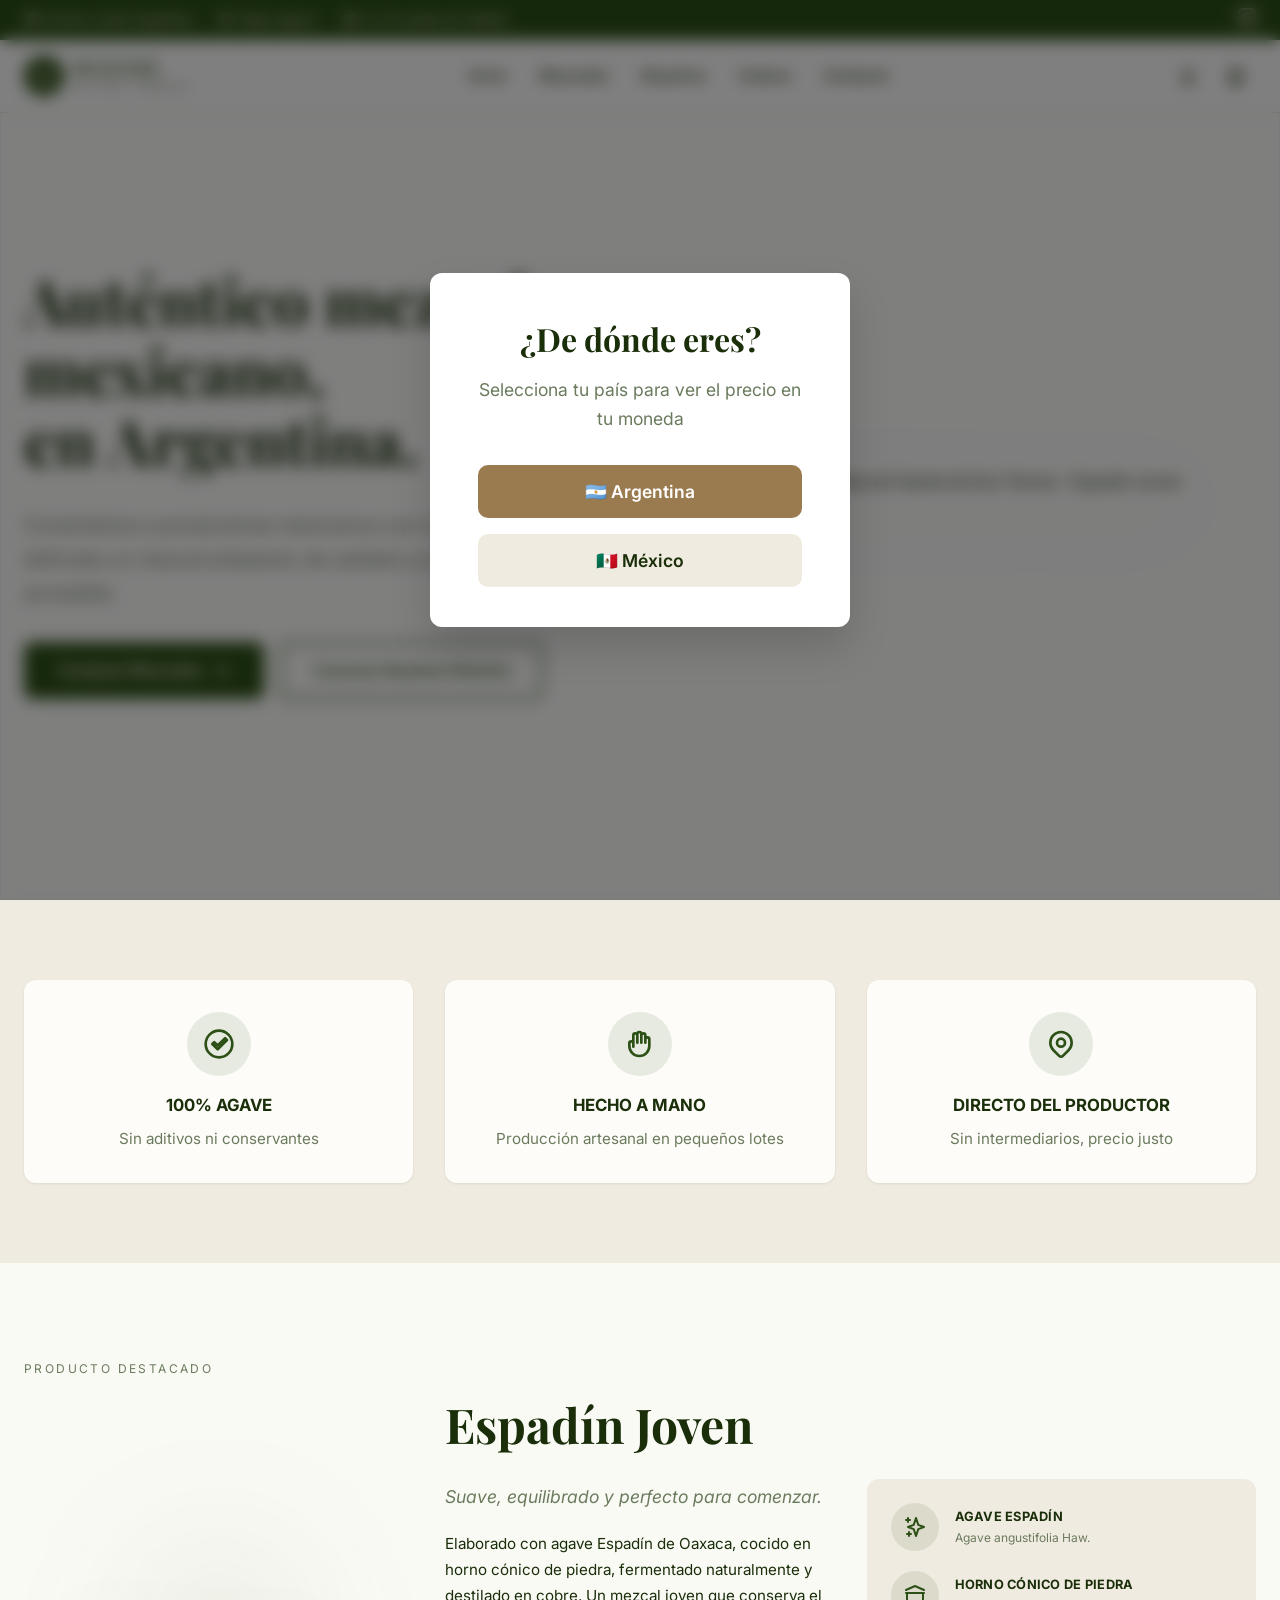
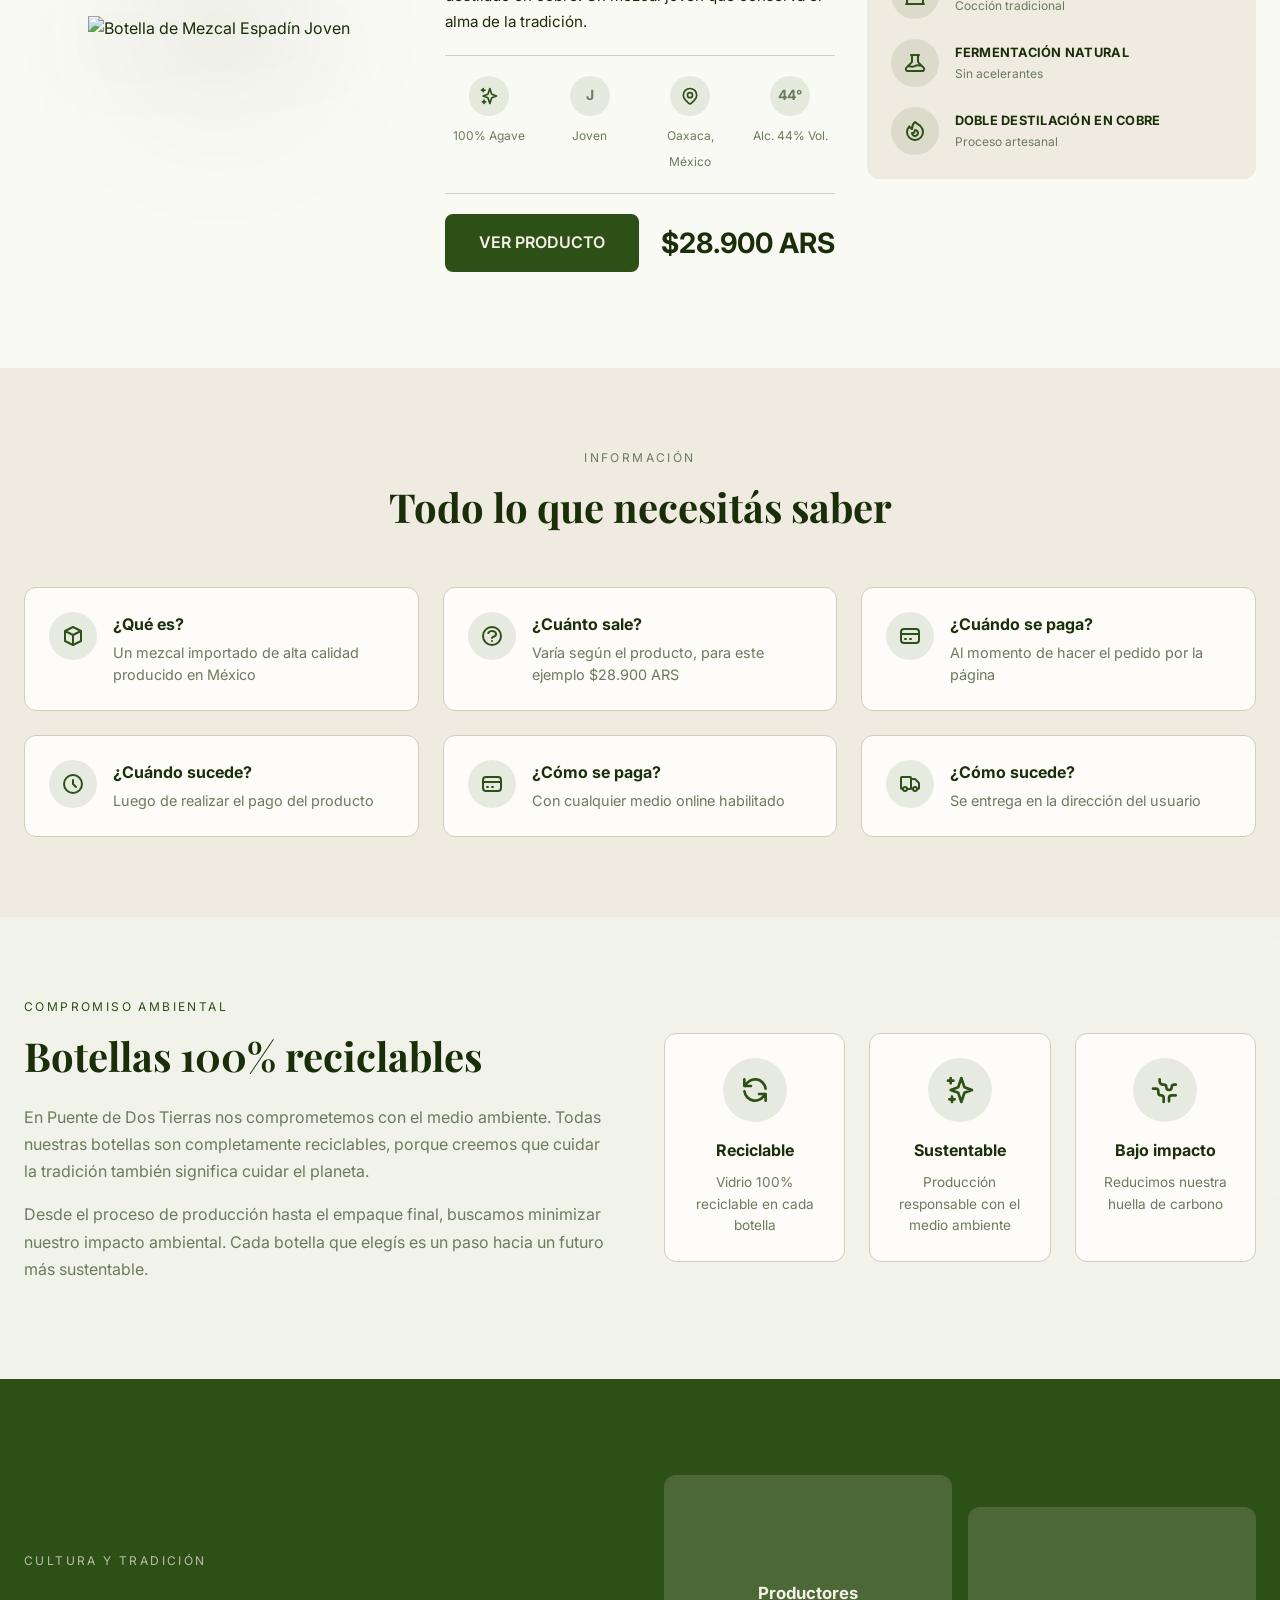
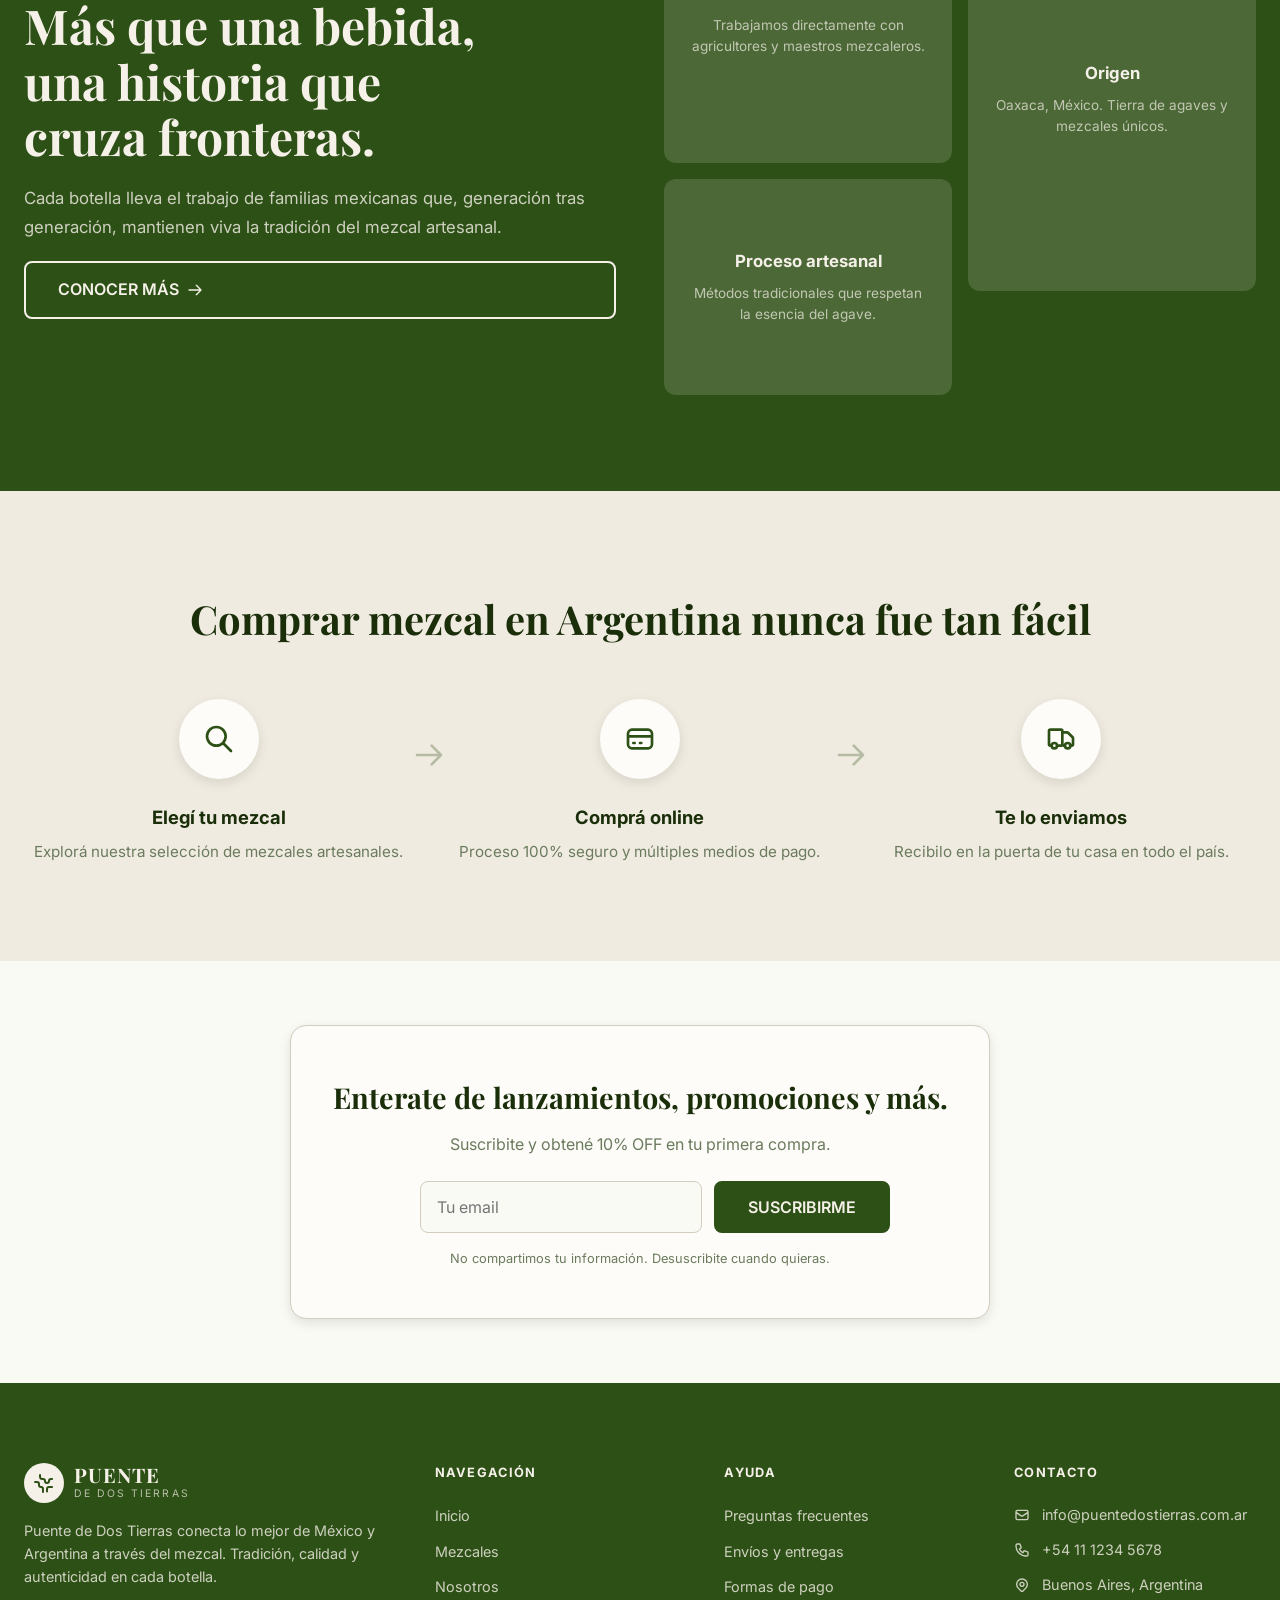
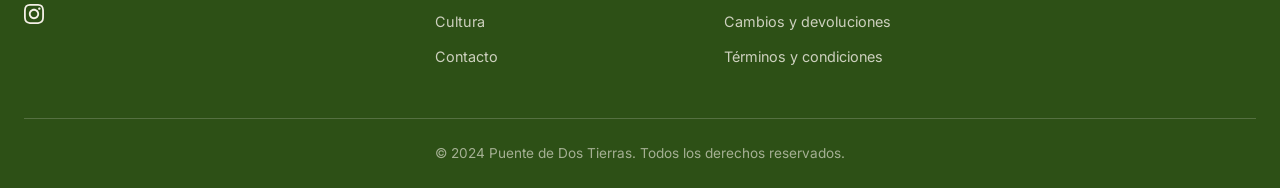
==== index.html @ 2b70ef15 "Initial commit: Puente de Dos Tierras static site (HTML/CSS/JS)" ====
<!DOCTYPE html>
<html lang="es">
<head>
  <meta charset="UTF-8">
  <meta name="viewport" content="width=device-width, initial-scale=1.0">
  <meta name="description" content="Puente de Dos Tierras - Auténtico mezcal artesanal mexicano. Tradición, calidad y autenticidad en cada botella.">
  <title>Puente de Dos Tierras | Mezcal Artesanal</title>
  <link rel="preconnect" href="https://fonts.googleapis.com">
  <link rel="preconnect" href="https://fonts.gstatic.com" crossorigin>
  <link href="https://fonts.googleapis.com/css2?family=Inter:wght@300;400;500;600;700&family=Playfair+Display:ital,wght@0,400;0,500;0,600;0,700;0,800;1,400&display=swap" rel="stylesheet">
  <link rel="stylesheet" href="css/styles.css">
</head>
<body>

  <!-- ============================================ -->
  <!-- COUNTRY MODAL -->
  <!-- ============================================ -->
  <div id="country-modal" class="country-modal">
    <div class="modal-backdrop"></div>
    <div class="modal-card">
      <h1 class="modal-title">¿De dónde eres?</h1>
      <p class="modal-subtitle">Selecciona tu país para ver el precio en tu moneda</p>
      <div class="modal-buttons">
        <button id="btn-argentina" class="btn-primary modal-btn">🇦🇷 Argentina</button>
        <button id="btn-mexico" class="btn-secondary modal-btn">🇲🇽 México</button>
      </div>
    </div>
  </div>

  <!-- ============================================ -->
  <!-- HEADER -->
  <!-- ============================================ -->
  <header class="header" id="header">
    <!-- Top bar -->
    <div class="top-bar">
      <div class="container top-bar-inner">
        <div class="top-bar-left">
          <span class="top-bar-item">
            <svg width="16" height="16" fill="none" stroke="currentColor" viewBox="0 0 24 24"><path stroke-linecap="round" stroke-linejoin="round" stroke-width="2" d="M5 8h14M5 8a2 2 0 110-4h14a2 2 0 110 4M5 8v10a2 2 0 002 2h10a2 2 0 002-2V8m-9 4h4"/></svg>
            <span id="shipping-text">Envíos a todo Argentina</span>
          </span>
          <span class="top-bar-item hide-mobile">
            <svg width="16" height="16" fill="none" stroke="currentColor" viewBox="0 0 24 24"><path stroke-linecap="round" stroke-linejoin="round" stroke-width="2" d="M9 12l2 2 4-4m5.618-4.016A11.955 11.955 0 0112 2.944a11.955 11.955 0 01-8.618 3.04A12.02 12.02 0 003 9c0 5.591 3.824 10.29 9 11.622 5.176-1.332 9-6.03 9-11.622 0-1.042-.133-2.052-.382-3.016z"/></svg>
            Pago seguro
          </span>
          <span class="top-bar-item hide-tablet">
            <svg width="16" height="16" fill="none" stroke="currentColor" viewBox="0 0 24 24"><path stroke-linecap="round" stroke-linejoin="round" stroke-width="2" d="M3 10h18M7 15h1m4 0h1m-7 4h12a3 3 0 003-3V8a3 3 0 00-3-3H6a3 3 0 00-3 3v8a3 3 0 003 3z"/></svg>
            <span id="installments-text">3 y 6 cuotas sin interés</span>
          </span>
        </div>
        <div class="top-bar-right">
          <a href="https://www.instagram.com/puentededostierras" target="_blank" rel="noopener noreferrer" class="social-link">
            <svg width="18" height="18" fill="currentColor" viewBox="0 0 24 24"><path d="M12 2.163c3.204 0 3.584.012 4.85.07 3.252.148 4.771 1.691 4.919 4.919.058 1.265.069 1.645.069 4.849 0 3.205-.012 3.584-.069 4.849-.149 3.225-1.664 4.771-4.919 4.919-1.266.058-1.644.07-4.85.07-3.204 0-3.584-.012-4.849-.07-3.26-.149-4.771-1.699-4.919-4.92-.058-1.265-.07-1.644-.07-4.849 0-3.204.013-3.583.07-4.849.149-3.227 1.664-4.771 4.919-4.919 1.266-.057 1.645-.069 4.849-.069zm0-2.163c-3.259 0-3.667.014-4.947.072-4.358.2-6.78 2.618-6.98 6.98-.059 1.281-.073 1.689-.073 4.948 0 3.259.014 3.668.072 4.948.2 4.358 2.618 6.78 6.98 6.98 1.281.058 1.689.072 4.948.072 3.259 0 3.668-.014 4.948-.072 4.354-.2 6.782-2.618 6.979-6.98.059-1.28.073-1.689.073-4.948 0-3.259-.014-3.667-.072-4.947-.196-4.354-2.617-6.78-6.979-6.98-1.281-.059-1.69-.073-4.949-.073zm0 5.838c-3.403 0-6.162 2.759-6.162 6.162s2.759 6.163 6.162 6.163 6.162-2.759 6.162-6.163c0-3.403-2.759-6.162-6.162-6.162zm0 10.162c-2.209 0-4-1.79-4-4 0-2.209 1.791-4 4-4s4 1.791 4 4c0 2.21-1.791 4-4 4zm6.406-11.845c-.796 0-1.441.645-1.441 1.44s.645 1.44 1.441 1.44c.795 0 1.439-.645 1.439-1.44s-.644-1.44-1.439-1.44z"/></svg>
          </a>
        </div>
      </div>
    </div>

    <!-- Main navigation -->
    <nav class="main-nav">
      <div class="container nav-inner">
        <!-- Logo -->
        <a href="/" class="logo">
          <div class="logo-icon">
            <svg width="24" height="24" fill="none" stroke="currentColor" viewBox="0 0 24 24"><path stroke-linecap="round" stroke-linejoin="round" stroke-width="2" d="M3.055 11H5a2 2 0 012 2v1a2 2 0 002 2 2 2 0 012 2v2.945M8 3.935V5.5A2.5 2.5 0 0010.5 8h.5a2 2 0 012 2 2 2 0 104 0 2 2 0 012-2h1.064M15 20.488V18a2 2 0 012-2h3.064"/></svg>
          </div>
          <div class="logo-text">
            <span class="logo-name">PUENTE</span>
            <span class="logo-sub">DE DOS TIERRAS</span>
          </div>
        </a>

        <!-- Desktop Navigation -->
        <div class="nav-links">
          <a href="#inicio">Inicio</a>
          <a href="#mezcales">Mezcales</a>
          <a href="#nosotros">Nosotros</a>
          <a href="#cultura">Cultura</a>
          <a href="#contacto">Contacto</a>
        </div>

        <!-- Right icons -->
        <div class="nav-icons">
          <button class="icon-btn" aria-label="Usuario">
            <svg width="20" height="20" fill="none" stroke="currentColor" viewBox="0 0 24 24"><path stroke-linecap="round" stroke-linejoin="round" stroke-width="2" d="M16 7a4 4 0 11-8 0 4 4 0 018 0zM12 14a7 7 0 00-7 7h14a7 7 0 00-7-7z"/></svg>
          </button>
          <a href="#" class="icon-btn cart-btn" aria-label="Carrito">
            <svg width="20" height="20" fill="none" stroke="currentColor" viewBox="0 0 24 24"><path stroke-linecap="round" stroke-linejoin="round" stroke-width="2" d="M3 3h2l.4 2M7 13h10l4-8H5.4M7 13L5.4 5M7 13l-2.293 2.293c-.63.63-.184 1.707.707 1.707H17m0 0a2 2 0 100 4 2 2 0 000-4zm-8 2a2 2 0 100 4 2 2 0 000-4z"/></svg>
          </a>
          <!-- Mobile menu button -->
          <button id="menu-toggle" class="icon-btn menu-toggle" aria-label="Menú">
            <svg class="hamburger-icon" width="24" height="24" fill="none" stroke="currentColor" viewBox="0 0 24 24"><path stroke-linecap="round" stroke-linejoin="round" stroke-width="2" d="M4 6h16M4 12h16M4 18h16"/></svg>
            <svg class="close-icon" width="24" height="24" fill="none" stroke="currentColor" viewBox="0 0 24 24"><path stroke-linecap="round" stroke-linejoin="round" stroke-width="2" d="M6 18L18 6M6 6l12 12"/></svg>
          </button>
        </div>
      </div>

      <!-- Mobile Navigation -->
      <div id="mobile-menu" class="mobile-menu">
        <a href="#inicio">Inicio</a>
        <a href="#mezcales">Mezcales</a>
        <a href="#nosotros">Nosotros</a>
        <a href="#cultura">Cultura</a>
        <a href="#contacto">Contacto</a>
      </div>
    </nav>
  </header>

  <main>
    <!-- ============================================ -->
    <!-- HERO -->
    <!-- ============================================ -->
    <section id="inicio" class="hero">
      <div class="hero-bg">
        <img src="https://hebbkx1anhila5yf.public.blob.vercel-storage.com/grande-c879Atgc7oDMOQkX9riMh40QzK9USl.jpg" alt="" class="hero-bg-img">
        <div class="hero-overlay"></div>
      </div>
      <div class="container hero-grid">
        <div class="hero-content animate-on-scroll">
          <h1 id="hero-headline" class="hero-headline">Auténtico mezcal mexicano, en Argentina.</h1>
          <p id="hero-subtitle" class="hero-subtitle">Conectamos a productores mexicanos con vos, para que disfrutes un mezcal artesanal, de calidad y a un precio accesible.</p>
          <div class="hero-buttons">
            <a href="#mezcales" class="btn btn-primary">
              Comprar Mezcales
              <svg width="20" height="20" fill="none" stroke="currentColor" viewBox="0 0 24 24"><path stroke-linecap="round" stroke-linejoin="round" stroke-width="2" d="M14 5l7 7m0 0l-7 7m7-7H3"/></svg>
            </a>
            <a href="#cultura" class="btn btn-outline">Conocer Nuestra Historia</a>
          </div>
        </div>
        <div class="hero-bottle animate-on-scroll">
          <img src="https://hebbkx1anhila5yf.public.blob.vercel-storage.com/mezcal-jdgCJvvZKCyL3hi8HfYXwgTxOFoAdW.png" alt="Botella de Mezcal Puente de Dos Tierras - Espadín Joven" class="bottle-img">
        </div>
      </div>
    </section>

    <!-- ============================================ -->
    <!-- FEATURES -->
    <!-- ============================================ -->
    <section class="features">
      <div class="container">
        <div class="features-grid">
          <div class="feature-card animate-on-scroll">
            <div class="feature-icon">
              <svg width="32" height="32" fill="none" stroke="currentColor" viewBox="0 0 24 24"><path stroke-linecap="round" stroke-linejoin="round" stroke-width="2" d="M12 2C6.48 2 2 6.48 2 12s4.48 10 10 10 10-4.48 10-10S17.52 2 12 2zm-1 14l-4-4 1.41-1.41L11 13.17l5.59-5.59L18 9l-7 7z"/></svg>
            </div>
            <h3 class="feature-title">100% AGAVE</h3>
            <p class="feature-desc">Sin aditivos ni conservantes</p>
          </div>
          <div class="feature-card animate-on-scroll">
            <div class="feature-icon">
              <svg width="32" height="32" fill="none" stroke="currentColor" viewBox="0 0 24 24"><path stroke-linecap="round" stroke-linejoin="round" stroke-width="2" d="M7 11.5V14m0-2.5v-6a1.5 1.5 0 113 0m-3 6a1.5 1.5 0 00-3 0v2a7.5 7.5 0 0015 0v-5a1.5 1.5 0 00-3 0m-6-3V11m0-5.5v-1a1.5 1.5 0 013 0v1m0 0V11m0-5.5a1.5 1.5 0 013 0v3m0 0V11"/></svg>
            </div>
            <h3 class="feature-title">HECHO A MANO</h3>
            <p class="feature-desc">Producción artesanal en pequeños lotes</p>
          </div>
          <div class="feature-card animate-on-scroll">
            <div class="feature-icon">
              <svg width="32" height="32" fill="none" stroke="currentColor" viewBox="0 0 24 24"><path stroke-linecap="round" stroke-linejoin="round" stroke-width="2" d="M17.657 16.657L13.414 20.9a1.998 1.998 0 01-2.827 0l-4.244-4.243a8 8 0 1111.314 0z"/><path stroke-linecap="round" stroke-linejoin="round" stroke-width="2" d="M15 11a3 3 0 11-6 0 3 3 0 016 0z"/></svg>
            </div>
            <h3 class="feature-title">DIRECTO DEL PRODUCTOR</h3>
            <p class="feature-desc">Sin intermediarios, precio justo</p>
          </div>
        </div>
      </div>
    </section>

    <!-- ============================================ -->
    <!-- PRODUCT HIGHLIGHT -->
    <!-- ============================================ -->
    <section id="mezcales" class="product-highlight">
      <div class="container">
        <div class="section-label">Producto destacado</div>
        <div class="product-grid">
          <!-- Left - Bottle -->
          <div class="product-bottle animate-on-scroll">
            <div class="bottle-glow"></div>
            <img src="https://hebbkx1anhila5yf.public.blob.vercel-storage.com/mezcal-jdgCJvvZKCyL3hi8HfYXwgTxOFoAdW.png" alt="Botella de Mezcal Espadín Joven" class="product-bottle-img">
          </div>

          <!-- Center - Info -->
          <div class="product-info-center animate-on-scroll">
            <h2 class="product-name">Espadín Joven</h2>
            <p class="product-tagline"><em>Suave, equilibrado y perfecto para comenzar.</em></p>
            <p class="product-description">Elaborado con agave Espadín de Oaxaca, cocido en horno cónico de piedra, fermentado naturalmente y destilado en cobre. Un mezcal joven que conserva el alma de la tradición.</p>
            
            <div class="product-badges">
              <div class="badge">
                <div class="badge-icon">
                  <svg width="20" height="20" fill="none" stroke="currentColor" viewBox="0 0 24 24"><path stroke-linecap="round" stroke-linejoin="round" stroke-width="2" d="M5 3v4M3 5h4M6 17v4m-2-2h4m5-16l2.286 6.857L21 12l-5.714 2.143L13 21l-2.286-6.857L5 12l5.714-2.143L13 3z"/></svg>
                </div>
                <span>100% Agave</span>
              </div>
              <div class="badge">
                <div class="badge-icon"><span style="font-weight:700;font-size:14px;">J</span></div>
                <span>Joven</span>
              </div>
              <div class="badge">
                <div class="badge-icon">
                  <svg width="20" height="20" fill="none" stroke="currentColor" viewBox="0 0 24 24"><path stroke-linecap="round" stroke-linejoin="round" stroke-width="2" d="M17.657 16.657L13.414 20.9a1.998 1.998 0 01-2.827 0l-4.244-4.243a8 8 0 1111.314 0z"/><path stroke-linecap="round" stroke-linejoin="round" stroke-width="2" d="M15 11a3 3 0 11-6 0 3 3 0 016 0z"/></svg>
                </div>
                <span>Oaxaca, México</span>
              </div>
              <div class="badge">
                <div class="badge-icon"><span style="font-weight:700;font-size:14px;">44°</span></div>
                <span>Alc. 44% Vol.</span>
              </div>
            </div>

            <div class="product-cta">
              <a href="#" class="btn btn-primary">VER PRODUCTO</a>
              <div class="product-price" id="product-price">$28.900 ARS</div>
            </div>
          </div>

          <!-- Right - Process -->
          <div class="product-process animate-on-scroll">
            <div class="process-card">
              <div class="process-step">
                <div class="process-icon">
                  <svg width="24" height="24" fill="none" stroke="currentColor" viewBox="0 0 24 24"><path stroke-linecap="round" stroke-linejoin="round" stroke-width="2" d="M5 3v4M3 5h4M6 17v4m-2-2h4m5-16l2.286 6.857L21 12l-5.714 2.143L13 21l-2.286-6.857L5 12l5.714-2.143L13 3z"/></svg>
                </div>
                <div>
                  <h4>AGAVE ESPADÍN</h4>
                  <p>Agave angustifolia Haw.</p>
                </div>
              </div>
              <div class="process-step">
                <div class="process-icon">
                  <svg width="24" height="24" fill="none" stroke="currentColor" viewBox="0 0 24 24"><path stroke-linecap="round" stroke-linejoin="round" stroke-width="2" d="M3 21h18M3 10h18M3 7l9-4 9 4M4 10h16v11H4V10z"/></svg>
                </div>
                <div>
                  <h4>HORNO CÓNICO DE PIEDRA</h4>
                  <p>Cocción tradicional</p>
                </div>
              </div>
              <div class="process-step">
                <div class="process-icon">
                  <svg width="24" height="24" fill="none" stroke="currentColor" viewBox="0 0 24 24"><path stroke-linecap="round" stroke-linejoin="round" stroke-width="2" d="M19.428 15.428a2 2 0 00-1.022-.547l-2.387-.477a6 6 0 00-3.86.517l-.318.158a6 6 0 01-3.86.517L6.05 15.21a2 2 0 00-1.806.547M8 4h8l-1 1v5.172a2 2 0 00.586 1.414l5 5c1.26 1.26.367 3.414-1.415 3.414H4.828c-1.782 0-2.674-2.154-1.414-3.414l5-5A2 2 0 009 10.172V5L8 4z"/></svg>
                </div>
                <div>
                  <h4>FERMENTACIÓN NATURAL</h4>
                  <p>Sin acelerantes</p>
                </div>
              </div>
              <div class="process-step">
                <div class="process-icon">
                  <svg width="24" height="24" fill="none" stroke="currentColor" viewBox="0 0 24 24"><path stroke-linecap="round" stroke-linejoin="round" stroke-width="2" d="M17.657 18.657A8 8 0 016.343 7.343S7 9 9 10c0-2 .5-5 2.986-7C14 5 16.09 5.777 17.656 7.343A7.975 7.975 0 0120 13a7.975 7.975 0 01-2.343 5.657z"/><path stroke-linecap="round" stroke-linejoin="round" stroke-width="2" d="M9.879 16.121A3 3 0 1012.015 11L11 14H9c0 .768.293 1.536.879 2.121z"/></svg>
                </div>
                <div>
                  <h4>DOBLE DESTILACIÓN EN COBRE</h4>
                  <p>Proceso artesanal</p>
                </div>
              </div>
            </div>
          </div>
        </div>
      </div>
    </section>

    <!-- ============================================ -->
    <!-- PRODUCT INFO (FAQ) -->
    <!-- ============================================ -->
    <section class="product-info" id="nosotros">
      <div class="container">
        <div class="section-header">
          <span class="section-label">Información</span>
          <h2 class="section-title">Todo lo que necesitás saber</h2>
        </div>
        <div class="faq-grid">
          <div class="faq-card animate-on-scroll">
            <div class="faq-icon">
              <svg width="24" height="24" fill="none" stroke="currentColor" viewBox="0 0 24 24"><path stroke-linecap="round" stroke-linejoin="round" stroke-width="2" d="M20 7l-8-4-8 4m16 0l-8 4m8-4v10l-8 4m0-10L4 7m8 4v10M4 7v10l8 4"/></svg>
            </div>
            <div>
              <h3 class="faq-question">¿Qué es?</h3>
              <p class="faq-answer">Un mezcal importado de alta calidad producido en México</p>
            </div>
          </div>
          <div class="faq-card animate-on-scroll">
            <div class="faq-icon">
              <svg width="24" height="24" fill="none" stroke="currentColor" viewBox="0 0 24 24"><path stroke-linecap="round" stroke-linejoin="round" stroke-width="2" d="M8.228 9c.549-1.165 2.03-2 3.772-2 2.21 0 4 1.343 4 3 0 1.4-1.278 2.575-3.006 2.907-.542.104-.994.54-.994 1.093m0 3h.01M21 12a9 9 0 11-18 0 9 9 0 0118 0z"/></svg>
            </div>
            <div>
              <h3 class="faq-question">¿Cuánto sale?</h3>
              <p class="faq-answer">Varía según el producto, para este ejemplo $28.900 ARS</p>
            </div>
          </div>
          <div class="faq-card animate-on-scroll">
            <div class="faq-icon">
              <svg width="24" height="24" fill="none" stroke="currentColor" viewBox="0 0 24 24"><path stroke-linecap="round" stroke-linejoin="round" stroke-width="2" d="M3 10h18M7 15h1m4 0h1m-7 4h12a3 3 0 003-3V8a3 3 0 00-3-3H6a3 3 0 00-3 3v8a3 3 0 003 3z"/></svg>
            </div>
            <div>
              <h3 class="faq-question">¿Cuándo se paga?</h3>
              <p class="faq-answer">Al momento de hacer el pedido por la página</p>
            </div>
          </div>
          <div class="faq-card animate-on-scroll">
            <div class="faq-icon">
              <svg width="24" height="24" fill="none" stroke="currentColor" viewBox="0 0 24 24"><path stroke-linecap="round" stroke-linejoin="round" stroke-width="2" d="M12 8v4l3 3m6-3a9 9 0 11-18 0 9 9 0 0118 0z"/></svg>
            </div>
            <div>
              <h3 class="faq-question">¿Cuándo sucede?</h3>
              <p class="faq-answer">Luego de realizar el pago del producto</p>
            </div>
          </div>
          <div class="faq-card animate-on-scroll">
            <div class="faq-icon">
              <svg width="24" height="24" fill="none" stroke="currentColor" viewBox="0 0 24 24"><path stroke-linecap="round" stroke-linejoin="round" stroke-width="2" d="M3 10h18M7 15h1m4 0h1m-7 4h12a3 3 0 003-3V8a3 3 0 00-3-3H6a3 3 0 00-3 3v8a3 3 0 003 3z"/></svg>
            </div>
            <div>
              <h3 class="faq-question">¿Cómo se paga?</h3>
              <p class="faq-answer">Con cualquier medio online habilitado</p>
            </div>
          </div>
          <div class="faq-card animate-on-scroll">
            <div class="faq-icon">
              <svg width="24" height="24" fill="none" stroke="currentColor" viewBox="0 0 24 24"><path stroke-linecap="round" stroke-linejoin="round" stroke-width="2" d="M13 16V6a1 1 0 00-1-1H4a1 1 0 00-1 1v10a1 1 0 001 1h1m8-1a1 1 0 01-1 1H9m4-1V8a1 1 0 011-1h2.586a1 1 0 01.707.293l3.414 3.414a1 1 0 01.293.707V16a1 1 0 01-1 1h-1m-6-1a1 1 0 001 1h1M5 17a2 2 0 104 0m-4 0a2 2 0 114 0m6 0a2 2 0 104 0m-4 0a2 2 0 114 0"/></svg>
            </div>
            <div>
              <h3 class="faq-question">¿Cómo sucede?</h3>
              <p class="faq-answer">Se entrega en la dirección del usuario</p>
            </div>
          </div>
        </div>
      </div>
    </section>

    <!-- ============================================ -->
    <!-- SUSTAINABILITY -->
    <!-- ============================================ -->
    <section class="sustainability">
      <div class="container">
        <div class="sustainability-grid">
          <div class="sustainability-text animate-on-scroll">
            <span class="section-label accent">Compromiso ambiental</span>
            <h2 class="section-title">Botellas 100% reciclables</h2>
            <p>En Puente de Dos Tierras nos comprometemos con el medio ambiente. Todas nuestras botellas son completamente reciclables, porque creemos que cuidar la tradición también significa cuidar el planeta.</p>
            <p id="sustainability-text">Desde el proceso de producción hasta el empaque final, buscamos minimizar nuestro impacto ambiental. Cada botella que elegís es un paso hacia un futuro más sustentable.</p>
          </div>
          <div class="sustainability-cards">
            <div class="sustain-card animate-on-scroll">
              <div class="sustain-icon">
                <svg width="32" height="32" fill="none" stroke="currentColor" viewBox="0 0 24 24"><path stroke-linecap="round" stroke-linejoin="round" stroke-width="2" d="M4 4v5h.582m15.356 2A8.001 8.001 0 004.582 9m0 0H9m11 11v-5h-.581m0 0a8.003 8.003 0 01-15.357-2m15.357 2H15"/></svg>
              </div>
              <h3>Reciclable</h3>
              <p>Vidrio 100% reciclable en cada botella</p>
            </div>
            <div class="sustain-card animate-on-scroll">
              <div class="sustain-icon">
                <svg width="32" height="32" fill="none" stroke="currentColor" viewBox="0 0 24 24"><path stroke-linecap="round" stroke-linejoin="round" stroke-width="2" d="M5 3v4M3 5h4M6 17v4m-2-2h4m5-16l2.286 6.857L21 12l-5.714 2.143L13 21l-2.286-6.857L5 12l5.714-2.143L13 3z"/></svg>
              </div>
              <h3>Sustentable</h3>
              <p>Producción responsable con el medio ambiente</p>
            </div>
            <div class="sustain-card animate-on-scroll">
              <div class="sustain-icon">
                <svg width="32" height="32" fill="none" stroke="currentColor" viewBox="0 0 24 24"><path stroke-linecap="round" stroke-linejoin="round" stroke-width="2" d="M3.055 11H5a2 2 0 012 2v1a2 2 0 002 2 2 2 0 012 2v2.945M8 3.935V5.5A2.5 2.5 0 0010.5 8h.5a2 2 0 012 2 2 2 0 104 0 2 2 0 012-2h1.064M15 20.488V18a2 2 0 012-2h3.064"/></svg>
              </div>
              <h3>Bajo impacto</h3>
              <p>Reducimos nuestra huella de carbono</p>
            </div>
          </div>
        </div>
      </div>
    </section>

    <!-- ============================================ -->
    <!-- CULTURE -->
    <!-- ============================================ -->
    <section id="cultura" class="culture">
      <div class="container">
        <div class="culture-grid">
          <div class="culture-text animate-on-scroll">
            <span class="section-label light">Cultura y Tradición</span>
            <h2 class="culture-title">Más que una bebida, una historia que cruza fronteras.</h2>
            <p>Cada botella lleva el trabajo de familias mexicanas que, generación tras generación, mantienen viva la tradición del mezcal artesanal.</p>
            <a href="#" class="btn btn-outline-light">
              CONOCER MÁS
              <svg width="16" height="16" fill="none" stroke="currentColor" viewBox="0 0 24 24"><path stroke-linecap="round" stroke-linejoin="round" stroke-width="2" d="M14 5l7 7m0 0l-7 7m7-7H3"/></svg>
            </a>
          </div>
          <div class="culture-images">
            <div class="culture-col">
              <div class="culture-card animate-on-scroll">
                <h4>Productores</h4>
                <p>Trabajamos directamente con agricultores y maestros mezcaleros.</p>
              </div>
              <div class="culture-card short animate-on-scroll">
                <h4>Proceso artesanal</h4>
                <p>Métodos tradicionales que respetan la esencia del agave.</p>
              </div>
            </div>
            <div class="culture-col offset">
              <div class="culture-card tall animate-on-scroll">
                <h4>Origen</h4>
                <p>Oaxaca, México. Tierra de agaves y mezcales únicos.</p>
              </div>
            </div>
          </div>
        </div>
      </div>
    </section>

    <!-- ============================================ -->
    <!-- HOW TO BUY -->
    <!-- ============================================ -->
    <section class="how-to-buy">
      <div class="container">
        <h2 id="howtobuy-title" class="section-title center">Comprar mezcal en Argentina nunca fue tan fácil</h2>
        <div class="steps-grid">
          <div class="step animate-on-scroll">
            <div class="step-icon">
              <svg width="32" height="32" fill="none" stroke="currentColor" viewBox="0 0 24 24"><path stroke-linecap="round" stroke-linejoin="round" stroke-width="2" d="M21 21l-6-6m2-5a7 7 0 11-14 0 7 7 0 0114 0z"/></svg>
            </div>
            <h3 id="step1-title">Elegí tu mezcal</h3>
            <p id="step1-desc">Explorá nuestra selección de mezcales artesanales.</p>
            <div class="step-arrow">
              <svg width="32" height="32" fill="none" stroke="currentColor" viewBox="0 0 24 24"><path stroke-linecap="round" stroke-linejoin="round" stroke-width="2" d="M14 5l7 7m0 0l-7 7m7-7H3"/></svg>
            </div>
          </div>
          <div class="step animate-on-scroll">
            <div class="step-icon">
              <svg width="32" height="32" fill="none" stroke="currentColor" viewBox="0 0 24 24"><path stroke-linecap="round" stroke-linejoin="round" stroke-width="2" d="M3 10h18M7 15h1m4 0h1m-7 4h12a3 3 0 003-3V8a3 3 0 00-3-3H6a3 3 0 00-3 3v8a3 3 0 003 3z"/></svg>
            </div>
            <h3 id="step2-title">Comprá online</h3>
            <p id="step2-desc">Proceso 100% seguro y múltiples medios de pago.</p>
            <div class="step-arrow">
              <svg width="32" height="32" fill="none" stroke="currentColor" viewBox="0 0 24 24"><path stroke-linecap="round" stroke-linejoin="round" stroke-width="2" d="M14 5l7 7m0 0l-7 7m7-7H3"/></svg>
            </div>
          </div>
          <div class="step animate-on-scroll">
            <div class="step-icon">
              <svg width="32" height="32" fill="none" stroke="currentColor" viewBox="0 0 24 24"><path stroke-linecap="round" stroke-linejoin="round" stroke-width="2" d="M13 16V6a1 1 0 00-1-1H4a1 1 0 00-1 1v10a1 1 0 001 1h1m8-1a1 1 0 01-1 1H9m4-1V8a1 1 0 011-1h2.586a1 1 0 01.707.293l3.414 3.414a1 1 0 01.293.707V16a1 1 0 01-1 1h-1m-6-1a1 1 0 001 1h1M5 17a2 2 0 104 0m-4 0a2 2 0 114 0m6 0a2 2 0 104 0m-4 0a2 2 0 114 0"/></svg>
            </div>
            <h3 id="step3-title">Te lo enviamos</h3>
            <p id="step3-desc">Recibilo en la puerta de tu casa en todo el país.</p>
          </div>
        </div>
      </div>
    </section>

    <!-- ============================================ -->
    <!-- NEWSLETTER -->
    <!-- ============================================ -->
    <section class="newsletter">
      <div class="container">
        <div class="newsletter-card animate-on-scroll">
          <h2 id="newsletter-heading">Enterate de lanzamientos, promociones y más.</h2>
          <p id="newsletter-subtitle" class="newsletter-sub">Suscribite y obtené 10% OFF en tu primera compra.</p>
          <form id="newsletter-form" class="newsletter-form">
            <input type="email" placeholder="Tu email" required>
            <button type="submit" class="btn btn-primary">SUSCRIBIRME</button>
          </form>
          <p id="newsletter-disclaimer" class="newsletter-disclaimer">No compartimos tu información. Desuscribite cuando quieras.</p>
        </div>
      </div>
    </section>
  </main>

  <!-- ============================================ -->
  <!-- FOOTER -->
  <!-- ============================================ -->
  <footer id="contacto" class="footer">
    <div class="container">
      <div class="footer-grid">
        <!-- Logo & description -->
        <div class="footer-brand">
          <div class="logo">
            <div class="logo-icon light">
              <svg width="24" height="24" fill="none" stroke="currentColor" viewBox="0 0 24 24"><path stroke-linecap="round" stroke-linejoin="round" stroke-width="2" d="M3.055 11H5a2 2 0 012 2v1a2 2 0 002 2 2 2 0 012 2v2.945M8 3.935V5.5A2.5 2.5 0 0010.5 8h.5a2 2 0 012 2 2 2 0 104 0 2 2 0 012-2h1.064M15 20.488V18a2 2 0 012-2h3.064"/></svg>
            </div>
            <div class="logo-text">
              <span class="logo-name">PUENTE</span>
              <span class="logo-sub">DE DOS TIERRAS</span>
            </div>
          </div>
          <p class="footer-desc">Puente de Dos Tierras conecta lo mejor de México y Argentina a través del mezcal. Tradición, calidad y autenticidad en cada botella.</p>
          <a href="https://www.instagram.com/puentededostierras" target="_blank" rel="noopener noreferrer" class="social-link">
            <svg width="20" height="20" fill="currentColor" viewBox="0 0 24 24"><path d="M12 2.163c3.204 0 3.584.012 4.85.07 3.252.148 4.771 1.691 4.919 4.919.058 1.265.069 1.645.069 4.849 0 3.205-.012 3.584-.069 4.849-.149 3.225-1.664 4.771-4.919 4.919-1.266.058-1.644.07-4.85.07-3.204 0-3.584-.012-4.849-.07-3.26-.149-4.771-1.699-4.919-4.92-.058-1.265-.07-1.644-.07-4.849 0-3.204.013-3.583.07-4.849.149-3.227 1.664-4.771 4.919-4.919 1.266-.057 1.645-.069 4.849-.069zm0-2.163c-3.259 0-3.667.014-4.947.072-4.358.2-6.78 2.618-6.98 6.98-.059 1.281-.073 1.689-.073 4.948 0 3.259.014 3.668.072 4.948.2 4.358 2.618 6.78 6.98 6.98 1.281.058 1.689.072 4.948.072 3.259 0 3.668-.014 4.948-.072 4.354-.2 6.782-2.618 6.979-6.98.059-1.28.073-1.689.073-4.948 0-3.259-.014-3.667-.072-4.947-.196-4.354-2.617-6.78-6.979-6.98-1.281-.059-1.69-.073-4.949-.073zm0 5.838c-3.403 0-6.162 2.759-6.162 6.162s2.759 6.163 6.162 6.163 6.162-2.759 6.162-6.163c0-3.403-2.759-6.162-6.162-6.162zm0 10.162c-2.209 0-4-1.79-4-4 0-2.209 1.791-4 4-4s4 1.791 4 4c0 2.21-1.791 4-4 4zm6.406-11.845c-.796 0-1.441.645-1.441 1.44s.645 1.44 1.441 1.44c.795 0 1.439-.645 1.439-1.44s-.644-1.44-1.439-1.44z"/></svg>
          </a>
        </div>

        <!-- Navigation -->
        <div class="footer-links">
          <h4>NAVEGACIÓN</h4>
          <ul>
            <li><a href="#inicio">Inicio</a></li>
            <li><a href="#mezcales">Mezcales</a></li>
            <li><a href="#nosotros">Nosotros</a></li>
            <li><a href="#cultura">Cultura</a></li>
            <li><a href="#contacto">Contacto</a></li>
          </ul>
        </div>

        <!-- Help -->
        <div class="footer-links">
          <h4>AYUDA</h4>
          <ul>
            <li><a href="#">Preguntas frecuentes</a></li>
            <li><a href="#">Envíos y entregas</a></li>
            <li><a href="#">Formas de pago</a></li>
            <li><a href="#">Cambios y devoluciones</a></li>
            <li><a href="#">Términos y condiciones</a></li>
          </ul>
        </div>

        <!-- Contact -->
        <div class="footer-contact">
          <h4>CONTACTO</h4>
          <ul>
            <li>
              <svg width="16" height="16" fill="none" stroke="currentColor" viewBox="0 0 24 24"><path stroke-linecap="round" stroke-linejoin="round" stroke-width="2" d="M3 8l7.89 5.26a2 2 0 002.22 0L21 8M5 19h14a2 2 0 002-2V7a2 2 0 00-2-2H5a2 2 0 00-2 2v10a2 2 0 002 2z"/></svg>
              <span id="footer-email">info@puentedostierras.com.ar</span>
            </li>
            <li>
              <svg width="16" height="16" fill="none" stroke="currentColor" viewBox="0 0 24 24"><path stroke-linecap="round" stroke-linejoin="round" stroke-width="2" d="M3 5a2 2 0 012-2h3.28a1 1 0 01.948.684l1.498 4.493a1 1 0 01-.502 1.21l-2.257 1.13a11.042 11.042 0 005.516 5.516l1.13-2.257a1 1 0 011.21-.502l4.493 1.498a1 1 0 01.684.949V19a2 2 0 01-2 2h-1C9.716 21 3 14.284 3 6V5z"/></svg>
              <span id="footer-phone">+54 11 1234 5678</span>
            </li>
            <li>
              <svg width="16" height="16" fill="none" stroke="currentColor" viewBox="0 0 24 24"><path stroke-linecap="round" stroke-linejoin="round" stroke-width="2" d="M17.657 16.657L13.414 20.9a1.998 1.998 0 01-2.827 0l-4.244-4.243a8 8 0 1111.314 0z"/><path stroke-linecap="round" stroke-linejoin="round" stroke-width="2" d="M15 11a3 3 0 11-6 0 3 3 0 016 0z"/></svg>
              <span id="footer-location">Buenos Aires, Argentina</span>
            </li>
          </ul>
        </div>
      </div>

      <div class="footer-bottom">
        <p>© 2024 Puente de Dos Tierras. Todos los derechos reservados.</p>
      </div>
    </div>
  </footer>

  <script src="js/main.js"></script>
</body>
</html>
---- css/styles.css ----
/* ============================================ */
/* CSS CUSTOM PROPERTIES                        */
/* ============================================ */
:root {
  --primary: #2D5016;
  --primary-light: #3D6B1E;
  --primary-dark: #1E3A0E;
  --primary-foreground: #F5F0E8;
  --secondary: #F0EBE0;
  --accent: #9A7B4F;
  --background: #FAFAF5;
  --foreground: #1A2E0A;
  --muted: #6B7B5E;
  --border: #D4CCBC;
  --card: #FDFCF8;
  --shadow-sm: 0 1px 3px rgba(0,0,0,0.08);
  --shadow-md: 0 4px 12px rgba(0,0,0,0.1);
  --shadow-lg: 0 8px 30px rgba(0,0,0,0.12);
  --shadow-xl: 0 20px 40px rgba(0,0,0,0.15);
  --radius: 12px;
  --transition: 0.3s ease;
}

/* ============================================ */
/* RESET & BASE                                 */
/* ============================================ */
*, *::before, *::after {
  margin: 0;
  padding: 0;
  box-sizing: border-box;
}

html {
  scroll-behavior: smooth;
  font-size: 16px;
}

body {
  font-family: 'Inter', -apple-system, BlinkMacSystemFont, sans-serif;
  background: var(--background);
  color: var(--foreground);
  line-height: 1.6;
  -webkit-font-smoothing: antialiased;
  -moz-osx-font-smoothing: grayscale;
}

img {
  max-width: 100%;
  height: auto;
  display: block;
}

a {
  text-decoration: none;
  color: inherit;
  transition: color var(--transition);
}

ul {
  list-style: none;
}

/* Scrollbar */
::-webkit-scrollbar { width: 8px; }
::-webkit-scrollbar-track { background: var(--secondary); }
::-webkit-scrollbar-thumb { background: var(--primary); border-radius: 4px; }
::-webkit-scrollbar-thumb:hover { background: var(--accent); }

/* ============================================ */
/* UTILITIES                                    */
/* ============================================ */
.container {
  max-width: 1280px;
  margin: 0 auto;
  padding: 0 1.5rem;
}

.section-label {
  font-size: 0.75rem;
  text-transform: uppercase;
  letter-spacing: 0.2em;
  color: var(--muted);
  display: block;
  margin-bottom: 0.5rem;
}

.section-label.accent { color: var(--primary); }
.section-label.light { color: rgba(245,240,232,0.7); }

.section-title {
  font-family: 'Playfair Display', Georgia, serif;
  font-size: clamp(1.75rem, 4vw, 2.5rem);
  font-weight: 700;
  color: var(--foreground);
  margin-bottom: 1rem;
}

.section-title.center { text-align: center; }

.section-header {
  text-align: center;
  margin-bottom: 3rem;
}

/* ============================================ */
/* BUTTONS                                      */
/* ============================================ */
.btn {
  display: inline-flex;
  align-items: center;
  gap: 0.5rem;
  padding: 0.875rem 2rem;
  font-size: 1rem;
  font-weight: 600;
  border-radius: 8px;
  border: 2px solid transparent;
  cursor: pointer;
  transition: all var(--transition);
  font-family: inherit;
}

.btn-primary {
  background: var(--primary);
  color: var(--primary-foreground);
  border-color: var(--primary);
}

.btn-primary:hover {
  background: var(--primary-light);
  border-color: var(--primary-light);
  transform: translateY(-2px);
  box-shadow: var(--shadow-md);
}

.btn-outline {
  background: transparent;
  color: var(--primary);
  border-color: var(--primary);
}

.btn-outline:hover {
  background: var(--primary);
  color: var(--primary-foreground);
  transform: translateY(-2px);
}

.btn-outline-light {
  background: transparent;
  color: var(--primary-foreground);
  border-color: var(--primary-foreground);
}

.btn-outline-light:hover {
  background: var(--primary-foreground);
  color: var(--primary);
}

.btn-secondary {
  background: var(--secondary);
  color: var(--foreground);
  border-color: var(--secondary);
}

.btn-secondary:hover {
  background: var(--border);
  border-color: var(--border);
  transform: translateY(-2px);
}

/* ============================================ */
/* ANIMATIONS                                   */
/* ============================================ */
@keyframes fadeIn {
  from { opacity: 0; }
  to { opacity: 1; }
}

@keyframes slideUp {
  from { opacity: 0; transform: translateY(30px); }
  to { opacity: 1; transform: translateY(0); }
}

@keyframes scaleIn {
  from { opacity: 0; transform: scale(0.9); }
  to { opacity: 1; transform: scale(1); }
}

.animate-on-scroll {
  opacity: 0;
  transform: translateY(30px);
  transition: opacity 0.6s ease, transform 0.6s ease;
}

.animate-on-scroll.animate-in {
  opacity: 1;
  transform: translateY(0);
}

/* ============================================ */
/* COUNTRY MODAL                                */
/* ============================================ */
.country-modal {
  position: fixed;
  inset: 0;
  z-index: 100;
  display: flex;
  align-items: center;
  justify-content: center;
  animation: fadeIn 0.3s ease;
}

.country-modal.hidden {
  display: none;
}

.modal-backdrop {
  position: absolute;
  inset: 0;
  background: rgba(0,0,0,0.5);
  backdrop-filter: blur(8px);
  -webkit-backdrop-filter: blur(8px);
}

.modal-card {
  position: relative;
  z-index: 10;
  background: white;
  border-radius: var(--radius);
  box-shadow: var(--shadow-xl);
  padding: 2.5rem 3rem;
  max-width: 420px;
  width: 90%;
  text-align: center;
  animation: scaleIn 0.4s ease;
}

.modal-title {
  font-family: 'Playfair Display', Georgia, serif;
  font-size: 2rem;
  font-weight: 700;
  color: var(--foreground);
  margin-bottom: 0.75rem;
}

.modal-subtitle {
  color: var(--muted);
  font-size: 1.1rem;
  margin-bottom: 2rem;
}

.modal-buttons {
  display: flex;
  flex-direction: column;
  gap: 1rem;
}

.modal-btn {
  padding: 1rem 2rem;
  font-size: 1.1rem;
  border-radius: 10px;
  cursor: pointer;
  font-family: inherit;
  font-weight: 600;
  border: none;
  transition: all var(--transition);
}

.modal-btn.btn-primary {
  background: var(--accent);
  color: white;
}

.modal-btn.btn-primary:hover {
  background: #8A6B3F;
  transform: translateY(-2px);
  box-shadow: var(--shadow-md);
}

.modal-btn.btn-secondary {
  background: var(--secondary);
  color: var(--foreground);
}

.modal-btn.btn-secondary:hover {
  background: var(--border);
  transform: translateY(-2px);
}

/* ============================================ */
/* HEADER                                       */
/* ============================================ */
.header {
  position: fixed;
  top: 0;
  left: 0;
  right: 0;
  z-index: 50;
  transition: box-shadow var(--transition);
}

.header.scrolled {
  box-shadow: var(--shadow-md);
}

.top-bar {
  background: var(--primary);
  color: var(--primary-foreground);
  padding: 0.5rem 0;
  font-size: 0.8rem;
}

.top-bar-inner {
  display: flex;
  justify-content: space-between;
  align-items: center;
}

.top-bar-left {
  display: flex;
  gap: 1.5rem;
}

.top-bar-item {
  display: flex;
  align-items: center;
  gap: 0.4rem;
}

.top-bar-right {
  display: flex;
  gap: 1rem;
}

.social-link {
  transition: opacity var(--transition);
}

.social-link:hover {
  opacity: 0.7;
}

.main-nav {
  background: rgba(255,255,255,0.97);
  backdrop-filter: blur(12px);
  -webkit-backdrop-filter: blur(12px);
  border-bottom: 1px solid var(--border);
}

.nav-inner {
  display: flex;
  align-items: center;
  justify-content: space-between;
  padding-top: 1rem;
  padding-bottom: 1rem;
}

.logo {
  display: flex;
  align-items: center;
  gap: 0.6rem;
}

.logo-icon {
  width: 40px;
  height: 40px;
  background: var(--primary);
  border-radius: 50%;
  display: flex;
  align-items: center;
  justify-content: center;
  color: var(--primary-foreground);
}

.logo-icon.light {
  background: var(--primary-foreground);
  color: var(--primary);
}

.logo-text {
  display: flex;
  flex-direction: column;
}

.logo-name {
  font-family: 'Playfair Display', Georgia, serif;
  font-size: 1.25rem;
  font-weight: 700;
  color: var(--primary);
  letter-spacing: 0.05em;
  line-height: 1.1;
}

.footer .logo-name { color: var(--primary-foreground); }

.logo-sub {
  font-size: 0.65rem;
  color: var(--muted);
  letter-spacing: 0.2em;
}

.footer .logo-sub { color: rgba(245,240,232,0.7); }

.nav-links {
  display: flex;
  gap: 2rem;
}

.nav-links a {
  font-weight: 500;
  color: var(--foreground);
  transition: color var(--transition);
  font-size: 0.95rem;
}

.nav-links a:hover {
  color: var(--primary);
}

.nav-icons {
  display: flex;
  align-items: center;
  gap: 0.5rem;
}

.icon-btn {
  width: 40px;
  height: 40px;
  border: none;
  background: transparent;
  border-radius: 50%;
  display: flex;
  align-items: center;
  justify-content: center;
  cursor: pointer;
  transition: background var(--transition);
  color: var(--foreground);
}

.icon-btn:hover {
  background: var(--secondary);
}

.menu-toggle {
  display: none;
}

.menu-toggle .close-icon {
  display: none;
}

.menu-toggle.active .hamburger-icon {
  display: none;
}

.menu-toggle.active .close-icon {
  display: block;
}

.mobile-menu {
  display: none;
  flex-direction: column;
  padding: 1rem 1.5rem 1.5rem;
  border-top: 1px solid var(--border);
  background: white;
}

.mobile-menu.open {
  display: flex;
}

.mobile-menu a {
  padding: 0.75rem 0;
  font-weight: 500;
  color: var(--foreground);
  font-size: 1rem;
}

.mobile-menu a:hover {
  color: var(--primary);
}

/* ============================================ */
/* HERO                                         */
/* ============================================ */
.hero {
  min-height: 100vh;
  padding-top: 8rem;
  padding-bottom: 4rem;
  position: relative;
  overflow: hidden;
  display: flex;
  align-items: center;
}

.hero-bg {
  position: absolute;
  inset: 0;
}

.hero-bg-img {
  width: 100%;
  height: 100%;
  object-fit: cover;
}

.hero-overlay {
  position: absolute;
  inset: 0;
  background: rgba(255,255,255,0.78);
}

.hero-grid {
  display: grid;
  grid-template-columns: 1fr 1fr;
  gap: 3rem;
  align-items: center;
  position: relative;
  z-index: 2;
  min-height: calc(100vh - 12rem);
}

.hero-content {
  display: flex;
  flex-direction: column;
  gap: 2rem;
}

.hero-headline {
  font-family: 'Playfair Display', Georgia, serif;
  font-size: clamp(2.2rem, 5vw, 4rem);
  font-weight: 700;
  color: var(--foreground);
  line-height: 1.1;
  text-wrap: balance;
}

.hero-subtitle {
  font-size: clamp(1rem, 2vw, 1.25rem);
  color: var(--muted);
  max-width: 540px;
  line-height: 1.7;
}

.hero-buttons {
  display: flex;
  flex-wrap: wrap;
  gap: 1rem;
}

.hero-bottle {
  display: flex;
  align-items: center;
  justify-content: center;
  height: 550px;
}

.bottle-img {
  max-height: 100%;
  width: auto;
  object-fit: contain;
  filter: drop-shadow(0 20px 40px rgba(0,0,0,0.25));
}

/* ============================================ */
/* FEATURES                                     */
/* ============================================ */
.features {
  padding: 5rem 0;
  background: var(--secondary);
}

.features-grid {
  display: grid;
  grid-template-columns: repeat(3, 1fr);
  gap: 2rem;
}

.feature-card {
  display: flex;
  flex-direction: column;
  align-items: center;
  text-align: center;
  padding: 2rem 1.5rem;
  background: var(--card);
  border-radius: var(--radius);
  box-shadow: var(--shadow-sm);
  transition: box-shadow var(--transition), transform var(--transition);
}

.feature-card:hover {
  box-shadow: var(--shadow-md);
  transform: translateY(-4px);
}

.feature-icon {
  width: 64px;
  height: 64px;
  border-radius: 50%;
  background: rgba(45,80,22,0.1);
  display: flex;
  align-items: center;
  justify-content: center;
  margin-bottom: 1rem;
  color: var(--primary);
  transition: all var(--transition);
}

.feature-card:hover .feature-icon {
  background: var(--primary);
  color: white;
}

.feature-title {
  font-size: 1.05rem;
  font-weight: 700;
  margin-bottom: 0.5rem;
}

.feature-desc {
  color: var(--muted);
  font-size: 0.95rem;
}

/* ============================================ */
/* PRODUCT HIGHLIGHT                            */
/* ============================================ */
.product-highlight {
  padding: 6rem 0;
  background: var(--background);
}

.product-grid {
  display: grid;
  grid-template-columns: 1fr 1fr 1fr;
  gap: 2rem;
  align-items: center;
}

.product-bottle {
  position: relative;
  display: flex;
  align-items: center;
  justify-content: center;
  min-height: 450px;
}

.bottle-glow {
  position: absolute;
  width: 200px;
  height: 200px;
  border-radius: 50%;
  background: rgba(45,80,22,0.06);
  filter: blur(60px);
}

.product-bottle-img {
  position: relative;
  z-index: 2;
  max-height: 420px;
  width: auto;
  object-fit: contain;
  filter: drop-shadow(0 20px 40px rgba(0,0,0,0.2));
}

.product-info-center {
  display: flex;
  flex-direction: column;
  gap: 1.25rem;
}

.product-name {
  font-family: 'Playfair Display', Georgia, serif;
  font-size: clamp(2rem, 4vw, 3rem);
  font-weight: 700;
  color: var(--foreground);
}

.product-tagline {
  font-size: 1.1rem;
  color: var(--muted);
}

.product-description {
  color: var(--foreground);
  line-height: 1.7;
  font-size: 0.95rem;
}

.product-badges {
  display: grid;
  grid-template-columns: repeat(4, 1fr);
  gap: 0.75rem;
  padding: 1.25rem 0;
  border-top: 1px solid var(--border);
  border-bottom: 1px solid var(--border);
}

.badge {
  text-align: center;
}

.badge-icon {
  width: 40px;
  height: 40px;
  border-radius: 50%;
  background: rgba(45,80,22,0.1);
  display: flex;
  align-items: center;
  justify-content: center;
  margin: 0 auto 0.4rem;
  color: var(--primary);
}

.badge span {
  font-size: 0.75rem;
  color: var(--muted);
}

.product-cta {
  display: flex;
  align-items: center;
  justify-content: space-between;
  gap: 1rem;
}

.product-price {
  font-size: 1.75rem;
  font-weight: 700;
  color: var(--foreground);
}

.process-card {
  background: var(--secondary);
  border-radius: var(--radius);
  padding: 1.5rem;
  display: flex;
  flex-direction: column;
  gap: 1.25rem;
}

.process-step {
  display: flex;
  align-items: center;
  gap: 1rem;
}

.process-icon {
  width: 48px;
  height: 48px;
  border-radius: 50%;
  background: rgba(45,80,22,0.1);
  display: flex;
  align-items: center;
  justify-content: center;
  flex-shrink: 0;
  color: var(--primary);
}

.process-step h4 {
  font-size: 0.8rem;
  font-weight: 700;
  letter-spacing: 0.02em;
}

.process-step p {
  font-size: 0.75rem;
  color: var(--muted);
}

/* ============================================ */
/* PRODUCT INFO (FAQ)                           */
/* ============================================ */
.product-info {
  padding: 5rem 0;
  background: var(--secondary);
}

.faq-grid {
  display: grid;
  grid-template-columns: repeat(3, 1fr);
  gap: 1.5rem;
}

.faq-card {
  display: flex;
  align-items: flex-start;
  gap: 1rem;
  padding: 1.5rem;
  background: var(--card);
  border: 1px solid var(--border);
  border-radius: var(--radius);
  transition: border-color var(--transition), box-shadow var(--transition);
}

.faq-card:hover {
  border-color: rgba(45,80,22,0.3);
  box-shadow: var(--shadow-sm);
}

.faq-icon {
  width: 48px;
  height: 48px;
  border-radius: 50%;
  background: rgba(45,80,22,0.1);
  display: flex;
  align-items: center;
  justify-content: center;
  flex-shrink: 0;
  color: var(--primary);
}

.faq-question {
  font-weight: 700;
  margin-bottom: 0.3rem;
  font-size: 1rem;
}

.faq-answer {
  font-size: 0.9rem;
  color: var(--muted);
  line-height: 1.5;
}

/* ============================================ */
/* SUSTAINABILITY                               */
/* ============================================ */
.sustainability {
  padding: 5rem 0;
  background: rgba(45,80,22,0.04);
}

.sustainability-grid {
  display: grid;
  grid-template-columns: 1fr 1fr;
  gap: 3rem;
  align-items: center;
}

.sustainability-text p {
  color: var(--muted);
  line-height: 1.7;
  margin-bottom: 1rem;
}

.sustainability-cards {
  display: grid;
  grid-template-columns: repeat(3, 1fr);
  gap: 1.5rem;
}

.sustain-card {
  background: var(--card);
  border: 1px solid var(--border);
  border-radius: var(--radius);
  padding: 1.5rem;
  text-align: center;
  transition: transform var(--transition), box-shadow var(--transition);
}

.sustain-card:hover {
  transform: translateY(-4px);
  box-shadow: var(--shadow-md);
}

.sustain-icon {
  width: 64px;
  height: 64px;
  border-radius: 50%;
  background: rgba(45,80,22,0.1);
  display: flex;
  align-items: center;
  justify-content: center;
  margin: 0 auto 1rem;
  color: var(--primary);
}

.sustain-card h3 {
  font-weight: 700;
  margin-bottom: 0.5rem;
  font-size: 1rem;
}

.sustain-card p {
  font-size: 0.85rem;
  color: var(--muted);
}

/* ============================================ */
/* CULTURE                                      */
/* ============================================ */
.culture {
  padding: 6rem 0;
  background: var(--primary);
  color: var(--primary-foreground);
}

.culture-grid {
  display: grid;
  grid-template-columns: 1fr 1fr;
  gap: 3rem;
  align-items: center;
}

.culture-text {
  display: flex;
  flex-direction: column;
  gap: 1.25rem;
}

.culture-title {
  font-family: 'Playfair Display', Georgia, serif;
  font-size: clamp(2rem, 4vw, 3rem);
  font-weight: 700;
  line-height: 1.15;
  text-wrap: balance;
}

.culture-text p {
  color: rgba(245,240,232,0.8);
  line-height: 1.7;
  font-size: 1.05rem;
}

.culture-images {
  display: grid;
  grid-template-columns: 1fr 1fr;
  gap: 1rem;
}

.culture-col {
  display: flex;
  flex-direction: column;
  gap: 1rem;
}

.culture-col.offset {
  margin-top: 2rem;
}

.culture-card {
  background: rgba(245,240,232,0.15);
  border-radius: var(--radius);
  padding: 1.5rem;
  display: flex;
  flex-direction: column;
  justify-content: center;
  align-items: center;
  text-align: center;
  transition: background var(--transition);
}

.culture-card:hover {
  background: rgba(245,240,232,0.22);
}

.culture-card:first-child {
  aspect-ratio: 1;
}

.culture-card.short {
  aspect-ratio: 4/3;
}

.culture-card.tall {
  aspect-ratio: 3/4;
}

.culture-card h4 {
  font-weight: 700;
  margin-bottom: 0.5rem;
  font-size: 1.05rem;
}

.culture-card p {
  font-size: 0.85rem;
  color: rgba(245,240,232,0.7);
}

/* ============================================ */
/* HOW TO BUY                                   */
/* ============================================ */
.how-to-buy {
  padding: 6rem 0;
  background: var(--secondary);
}

.how-to-buy .section-title {
  margin-bottom: 3rem;
}

.steps-grid {
  display: grid;
  grid-template-columns: repeat(3, 1fr);
  gap: 2rem;
}

.step {
  text-align: center;
  position: relative;
}

.step-icon {
  width: 80px;
  height: 80px;
  border-radius: 50%;
  background: var(--card);
  box-shadow: var(--shadow-md);
  display: flex;
  align-items: center;
  justify-content: center;
  margin: 0 auto 1.5rem;
  color: var(--primary);
  transition: all var(--transition);
}

.step:hover .step-icon {
  background: var(--primary);
  color: white;
  transform: scale(1.05);
}

.step h3 {
  font-size: 1.15rem;
  font-weight: 700;
  margin-bottom: 0.5rem;
}

.step p {
  color: var(--muted);
  font-size: 0.95rem;
}

.step-arrow {
  display: none;
  position: absolute;
  top: 40px;
  right: -1rem;
  transform: translateX(50%);
  color: rgba(45,80,22,0.3);
}

/* ============================================ */
/* NEWSLETTER                                   */
/* ============================================ */
.newsletter {
  padding: 4rem 0;
  background: var(--background);
}

.newsletter-card {
  background: var(--card);
  border: 1px solid var(--border);
  border-radius: 16px;
  padding: 3rem 2rem;
  max-width: 700px;
  margin: 0 auto;
  text-align: center;
  box-shadow: var(--shadow-md);
}

.newsletter-card h2 {
  font-family: 'Playfair Display', Georgia, serif;
  font-size: clamp(1.4rem, 3vw, 1.8rem);
  font-weight: 700;
  margin-bottom: 0.75rem;
  color: var(--foreground);
}

.newsletter-sub {
  color: var(--muted);
  margin-bottom: 1.5rem;
}

.newsletter-form {
  display: flex;
  gap: 0.75rem;
  max-width: 440px;
  margin: 0 auto;
}

.newsletter-form input {
  flex: 1;
  padding: 0.875rem 1rem;
  border: 1px solid var(--border);
  border-radius: 8px;
  font-size: 1rem;
  font-family: inherit;
  background: var(--background);
  outline: none;
  transition: border-color var(--transition);
}

.newsletter-form input:focus {
  border-color: var(--primary);
}

.newsletter-disclaimer {
  font-size: 0.8rem;
  color: var(--muted);
  margin-top: 1rem;
}

/* ============================================ */
/* FOOTER                                       */
/* ============================================ */
.footer {
  background: var(--primary);
  color: var(--primary-foreground);
  padding: 5rem 0 0;
}

.footer-grid {
  display: grid;
  grid-template-columns: 1.5fr 1fr 1fr 1fr;
  gap: 3rem;
}

.footer-desc {
  color: rgba(245,240,232,0.8);
  font-size: 0.9rem;
  line-height: 1.6;
  margin: 1rem 0;
}

.footer-links h4,
.footer-contact h4 {
  font-size: 0.8rem;
  font-weight: 700;
  letter-spacing: 0.1em;
  margin-bottom: 1.25rem;
}

.footer-links ul {
  display: flex;
  flex-direction: column;
  gap: 0.6rem;
}

.footer-links a {
  color: rgba(245,240,232,0.8);
  font-size: 0.9rem;
  transition: color var(--transition);
}

.footer-links a:hover {
  color: var(--primary-foreground);
}

.footer-contact ul {
  display: flex;
  flex-direction: column;
  gap: 0.75rem;
}

.footer-contact li {
  display: flex;
  align-items: center;
  gap: 0.75rem;
  color: rgba(245,240,232,0.8);
  font-size: 0.9rem;
}

.footer-bottom {
  margin-top: 3rem;
  padding: 1.5rem 0;
  border-top: 1px solid rgba(245,240,232,0.2);
  text-align: center;
}

.footer-bottom p {
  font-size: 0.85rem;
  color: rgba(245,240,232,0.6);
}

/* ============================================ */
/* RESPONSIVE                                   */
/* ============================================ */

/* Hide helpers */
@media (max-width: 640px) {
  .hide-mobile { display: none !important; }
}

@media (max-width: 768px) {
  .hide-tablet { display: none !important; }
}

/* Tablet & Mobile */
@media (max-width: 1024px) {
  .nav-links { display: none; }
  .menu-toggle { display: flex; }

  .hero-grid {
    grid-template-columns: 1fr;
    text-align: center;
    min-height: auto;
  }

  .hero-content { align-items: center; }
  .hero-subtitle { margin: 0 auto; }
  .hero-buttons { justify-content: center; }

  .hero-bottle {
    height: 400px;
  }

  .product-grid {
    grid-template-columns: 1fr;
  }

  .product-bottle {
    order: 2;
    min-height: 350px;
  }

  .product-info-center { order: 1; }
  .product-process { order: 3; }

  .sustainability-grid {
    grid-template-columns: 1fr;
  }

  .sustainability-cards {
    grid-template-columns: repeat(3, 1fr);
  }

  .culture-grid {
    grid-template-columns: 1fr;
  }

  .footer-grid {
    grid-template-columns: 1fr 1fr;
    gap: 2rem;
  }
}

@media (max-width: 768px) {
  .features-grid {
    grid-template-columns: 1fr;
  }

  .faq-grid {
    grid-template-columns: 1fr;
  }

  .sustainability-cards {
    grid-template-columns: 1fr;
  }

  .steps-grid {
    grid-template-columns: 1fr;
    max-width: 400px;
    margin: 0 auto;
  }

  .step-arrow { display: none !important; }

  .product-badges {
    grid-template-columns: repeat(2, 1fr);
  }

  .newsletter-form {
    flex-direction: column;
  }

  .footer-grid {
    grid-template-columns: 1fr;
  }

  .culture-images {
    grid-template-columns: 1fr;
  }

  .culture-col.offset {
    margin-top: 0;
  }

  .culture-card, .culture-card.short, .culture-card.tall {
    aspect-ratio: auto;
    padding: 2rem;
  }

  .hero {
    padding-top: 7rem;
  }
}

/* Desktop arrows */
@media (min-width: 769px) {
  .step-arrow {
    display: block;
  }

  .step:last-child .step-arrow {
    display: none;
  }
}

/* Reduced motion */
@media (prefers-reduced-motion: reduce) {
  *, *::before, *::after {
    animation-duration: 0.01ms !important;
    transition-duration: 0.01ms !important;
  }

  html { scroll-behavior: auto; }

  .animate-on-scroll {
    opacity: 1;
    transform: none;
  }
}
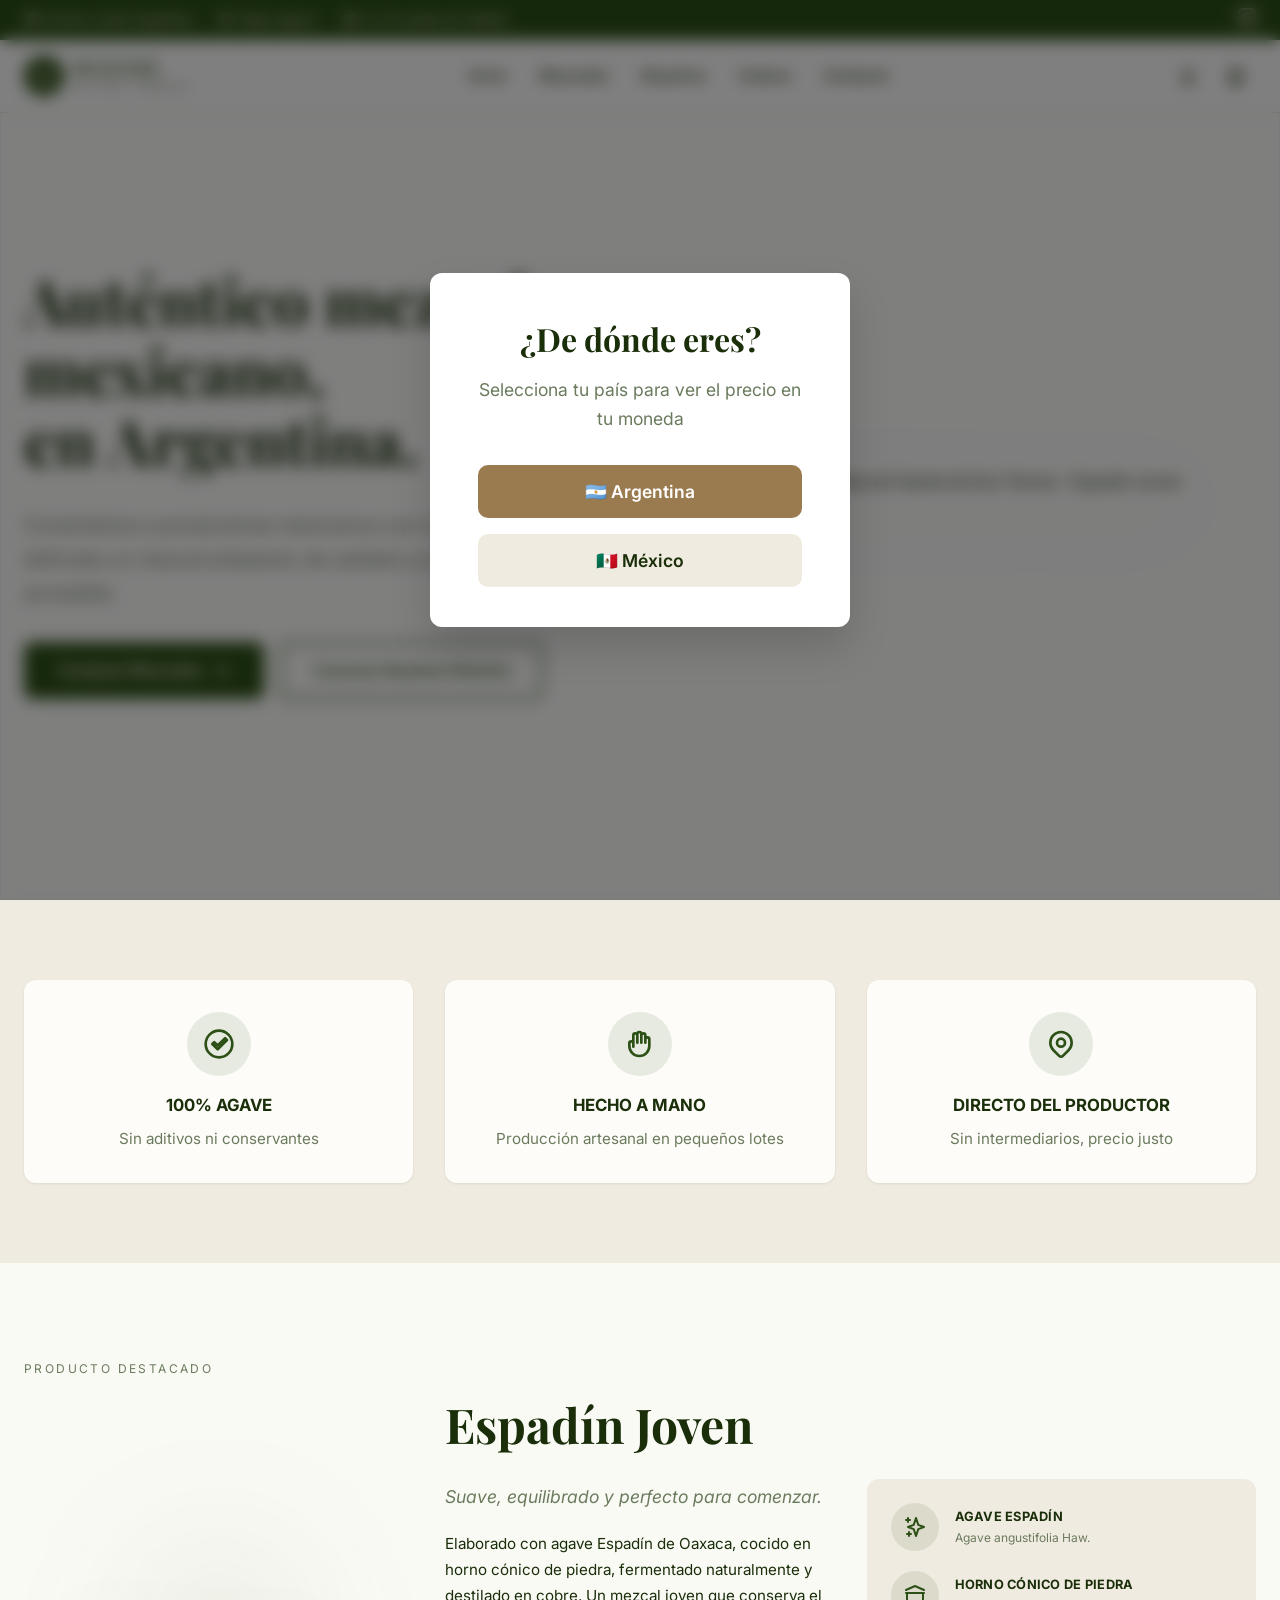
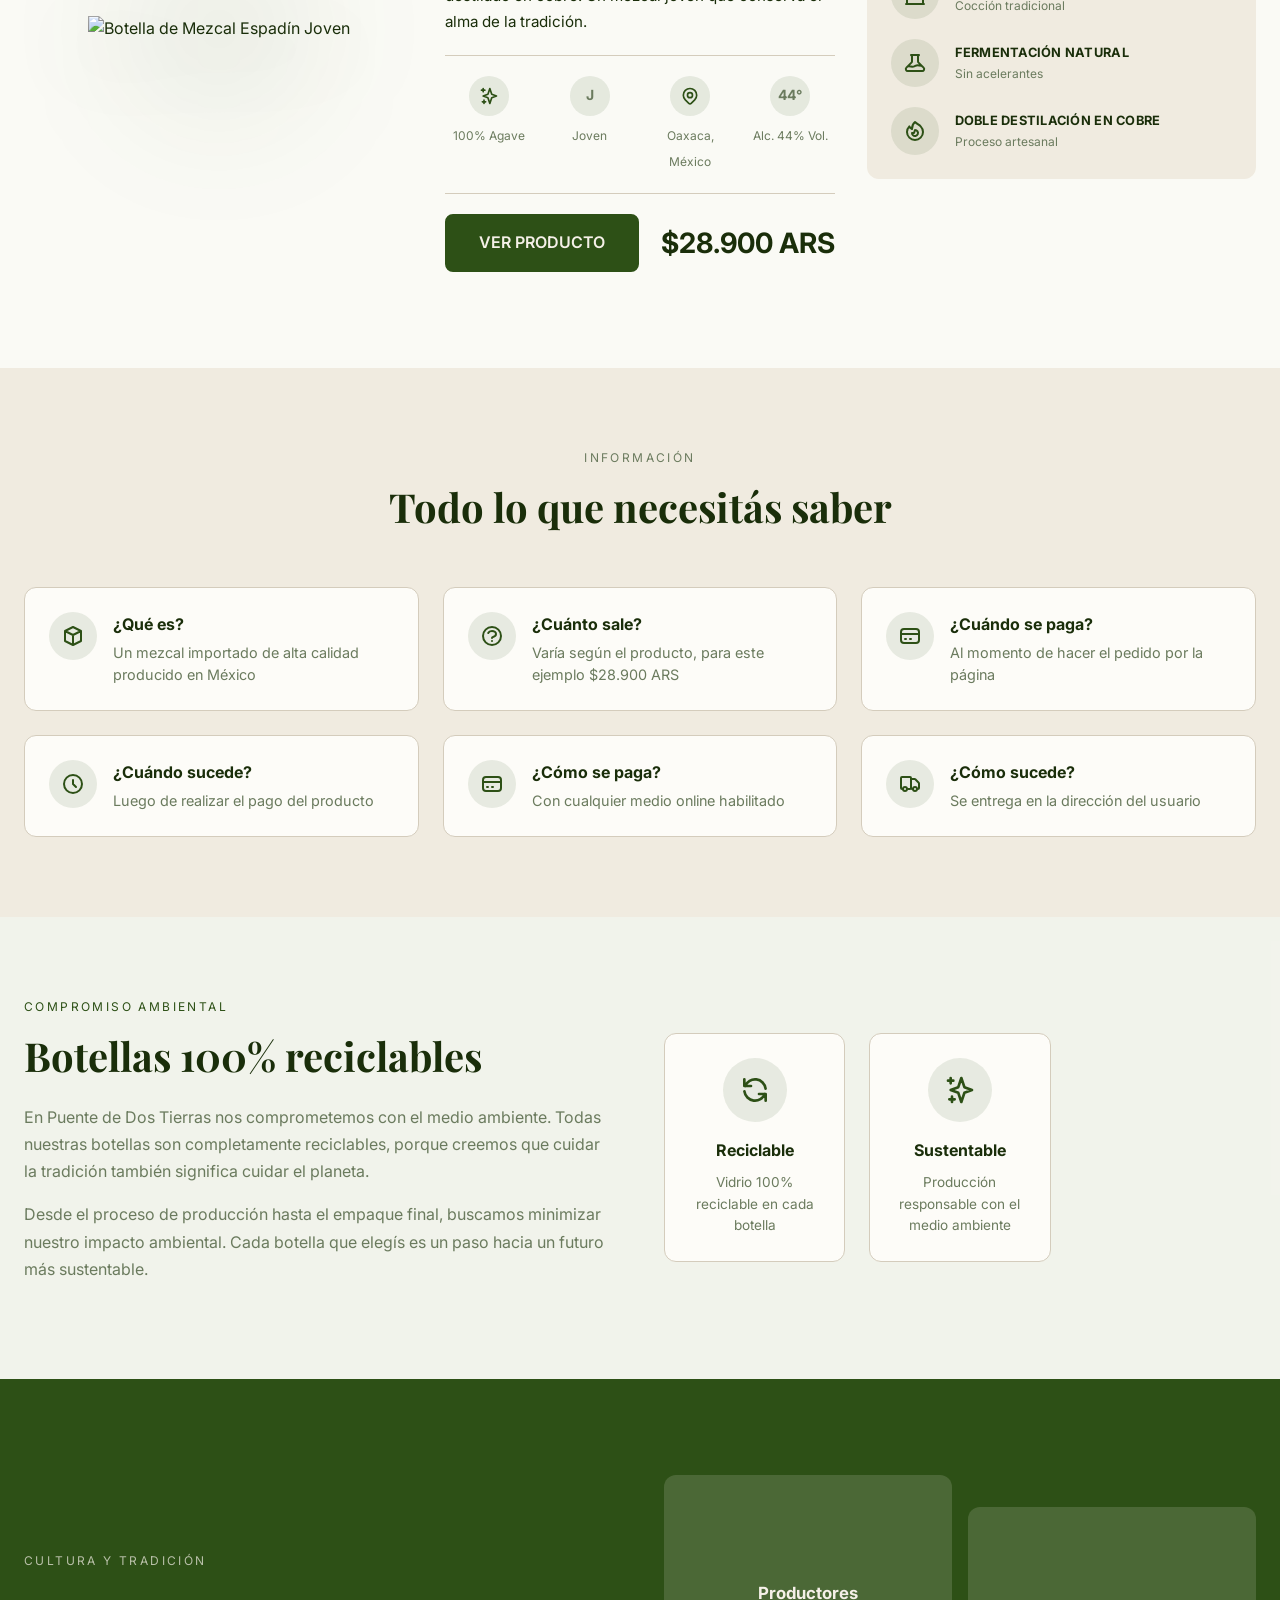
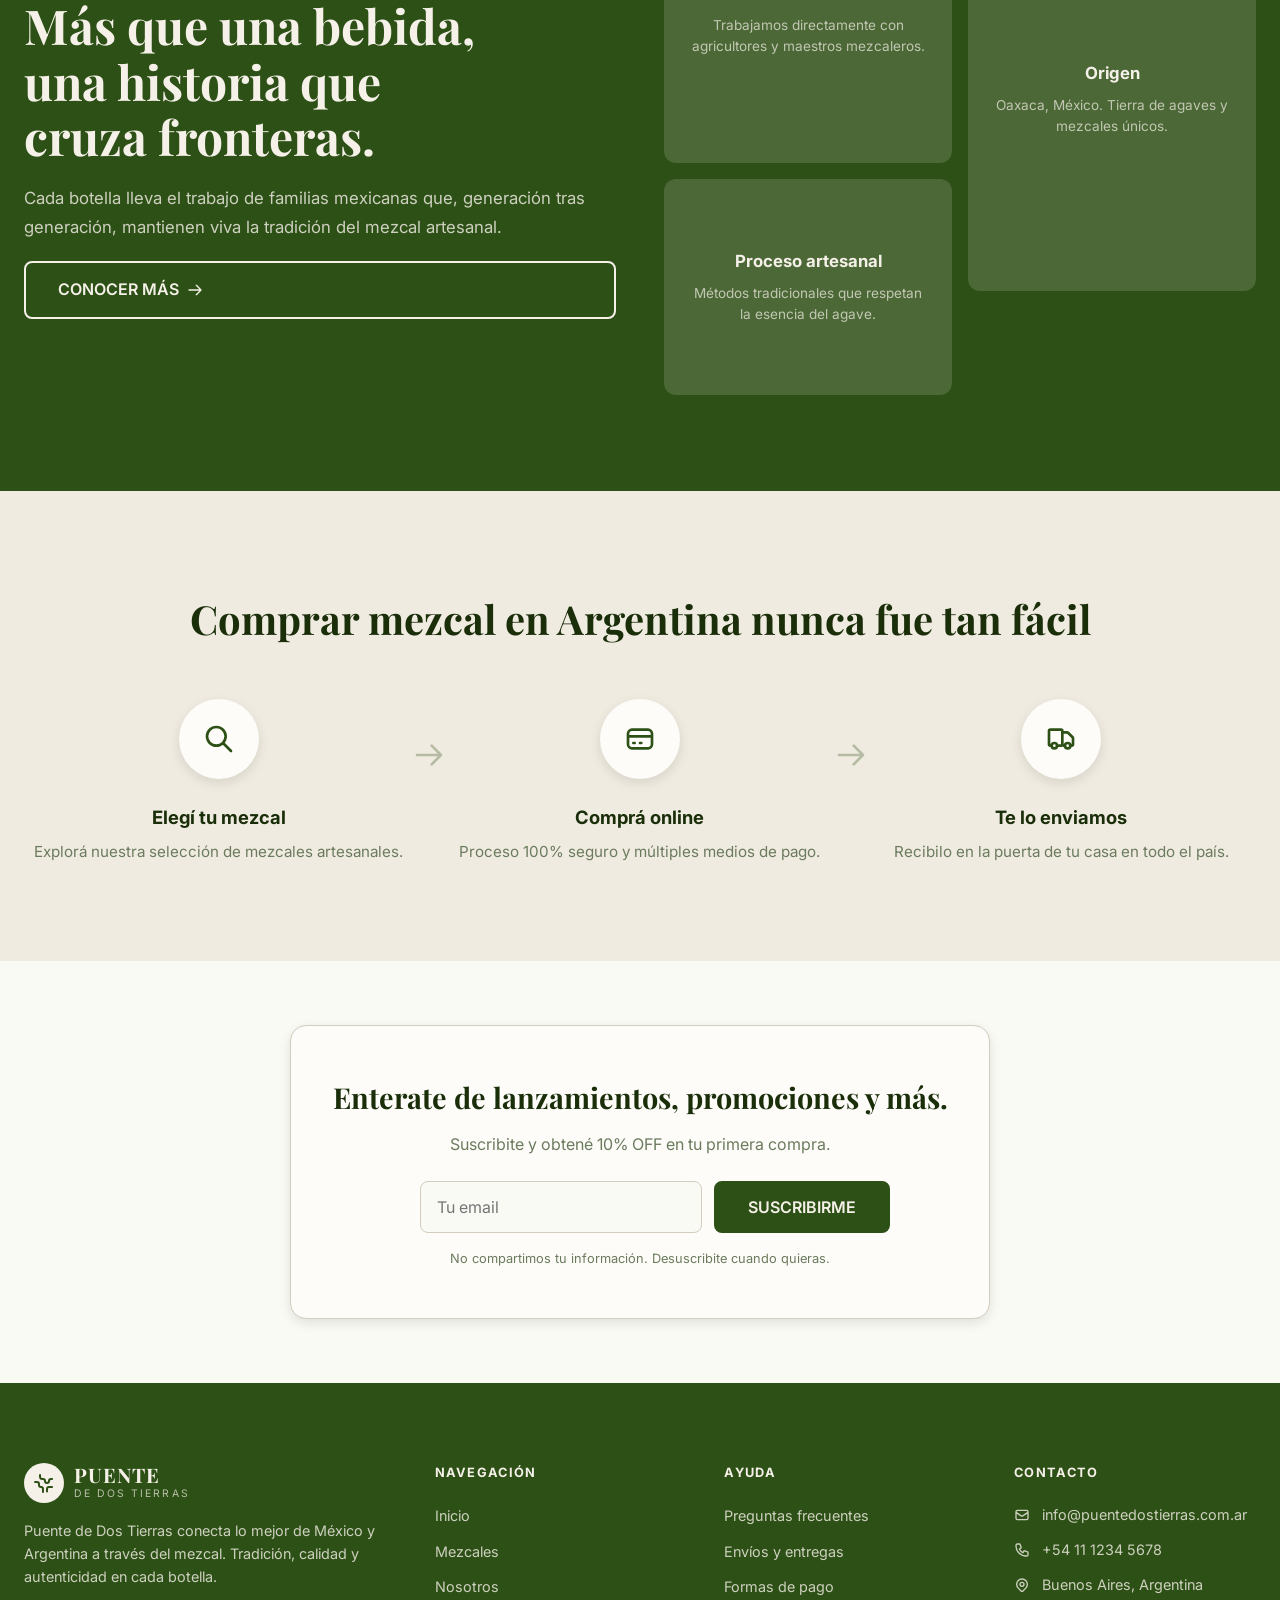
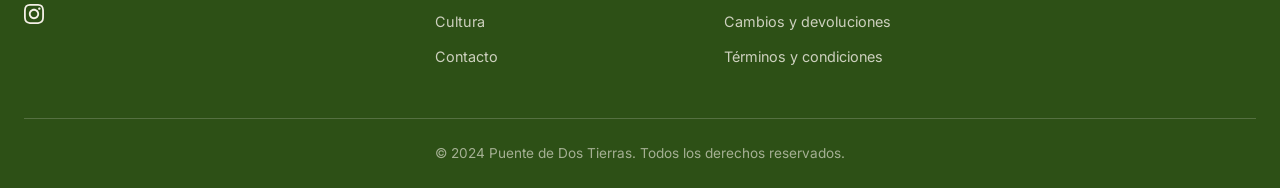
==== commit ec5f11fe: "feat: add mezcales catalog page with 6 products, filters, and country-aware pricing" ====
--- a/index.html
+++ b/index.html
@@ -72,11 +72,11 @@
 
         <!-- Desktop Navigation -->
         <div class="nav-links">
-          <a href="#inicio">Inicio</a>
-          <a href="#mezcales">Mezcales</a>
-          <a href="#nosotros">Nosotros</a>
-          <a href="#cultura">Cultura</a>
-          <a href="#contacto">Contacto</a>
+          <a href="index.html#inicio">Inicio</a>
+          <a href="mezcales.html">Mezcales</a>
+          <a href="index.html#nosotros">Nosotros</a>
+          <a href="index.html#cultura">Cultura</a>
+          <a href="index.html#contacto">Contacto</a>
         </div>
 
         <!-- Right icons -->
@@ -97,13 +97,15 @@
 
       <!-- Mobile Navigation -->
       <div id="mobile-menu" class="mobile-menu">
-        <a href="#inicio">Inicio</a>
-        <a href="#mezcales">Mezcales</a>
-        <a href="#nosotros">Nosotros</a>
-        <a href="#cultura">Cultura</a>
-        <a href="#contacto">Contacto</a>
+        <a href="index.html#inicio">Inicio</a>
+        <a href="mezcales.html">Mezcales</a>
+        <a href="index.html#nosotros">Nosotros</a>
+        <a href="index.html#cultura">Cultura</a>
+        <a href="index.html#contacto">Contacto</a>
       </div>
     </nav>
+    <!-- Country flag banner -->
+    <div class="country-banner" aria-hidden="true"></div>
   </header>
 
   <main>
@@ -117,10 +119,14 @@
       </div>
       <div class="container hero-grid">
         <div class="hero-content animate-on-scroll">
-          <h1 id="hero-headline" class="hero-headline">Auténtico mezcal mexicano, en Argentina.</h1>
+          <h1 id="hero-headline" class="hero-headline">
+            <span class="country-flag flag-ar">🇦🇷</span>
+            <span class="country-flag flag-mx">🇲🇽</span>
+            Auténtico mezcal mexicano, en Argentina.
+          </h1>
           <p id="hero-subtitle" class="hero-subtitle">Conectamos a productores mexicanos con vos, para que disfrutes un mezcal artesanal, de calidad y a un precio accesible.</p>
           <div class="hero-buttons">
-            <a href="#mezcales" class="btn btn-primary">
+            <a href="mezcales.html" class="btn btn-primary">
               Comprar Mezcales
               <svg width="20" height="20" fill="none" stroke="currentColor" viewBox="0 0 24 24"><path stroke-linecap="round" stroke-linejoin="round" stroke-width="2" d="M14 5l7 7m0 0l-7 7m7-7H3"/></svg>
             </a>
--- a/css/styles.css
+++ b/css/styles.css
@@ -13,12 +13,69 @@
   --muted: #6B7B5E;
   --border: #D4CCBC;
   --card: #FDFCF8;
+  --hero-overlay: rgba(255,255,255,0.78);
   --shadow-sm: 0 1px 3px rgba(0,0,0,0.08);
   --shadow-md: 0 4px 12px rgba(0,0,0,0.1);
   --shadow-lg: 0 8px 30px rgba(0,0,0,0.12);
   --shadow-xl: 0 20px 40px rgba(0,0,0,0.15);
   --radius: 12px;
   --transition: 0.3s ease;
+}
+
+/* ============================================ */
+/* MEXICO COLOR SCHEME                          */
+/* ============================================ */
+body.country-mexico {
+  --primary: #8B2D0B;
+  --primary-light: #A63A12;
+  --primary-dark: #6B2008;
+  --primary-foreground: #FFF8F0;
+  --secondary: #F5EDE4;
+  --accent: #C4762A;
+  --background: #FFFBF7;
+  --foreground: #2E1506;
+  --muted: #8B7461;
+  --border: #E0CCBB;
+  --card: #FFFDF9;
+  --hero-overlay: rgba(255,248,240,0.78);
+}
+
+/* Country flag badge */
+.country-flag {
+  display: none;
+  font-size: 1.4rem;
+  margin-right: 0.4rem;
+  vertical-align: middle;
+  line-height: 1;
+}
+
+body.country-argentina .country-flag.flag-ar,
+body.country-mexico .country-flag.flag-mx {
+  display: inline;
+}
+
+/* Country banner strip */
+.country-banner {
+  display: none;
+  text-align: center;
+  padding: 0.4rem;
+  font-size: 0.75rem;
+  font-weight: 600;
+  letter-spacing: 0.05em;
+}
+
+body.country-argentina .country-banner {
+  display: block;
+  background: linear-gradient(90deg, #74ACDF 0%, #74ACDF 33%, #FFFFFF 33%, #FFFFFF 50%, #F6B40E 50%, #F6B40E 52%, #FFFFFF 52%, #FFFFFF 67%, #74ACDF 67%, #74ACDF 100%);
+  color: transparent;
+  height: 4px;
+}
+
+body.country-mexico .country-banner {
+  display: block;
+  background: linear-gradient(90deg, #006847 0%, #006847 33%, #FFFFFF 33%, #FFFFFF 67%, #CE1126 67%, #CE1126 100%);
+  color: transparent;
+  height: 4px;
 }
 
 /* ============================================ */
@@ -506,7 +563,8 @@
 .hero-overlay {
   position: absolute;
   inset: 0;
-  background: rgba(255,255,255,0.78);
+  background: var(--hero-overlay);
+  transition: background 0.5s ease;
 }
 
 .hero-grid {
@@ -1310,3 +1368,276 @@
     transform: none;
   }
 }
+
+/* ============================================ */
+/* ACTIVE NAV LINK                              */
+/* ============================================ */
+.nav-links a.active-link {
+  color: var(--primary);
+  font-weight: 700;
+  position: relative;
+}
+
+.nav-links a.active-link::after {
+  content: '';
+  position: absolute;
+  bottom: -4px;
+  left: 0;
+  right: 0;
+  height: 2px;
+  background: var(--primary);
+  border-radius: 1px;
+}
+
+/* ============================================ */
+/* PAGE HERO (inner pages)                      */
+/* ============================================ */
+.page-hero {
+  padding: 10rem 0 3rem;
+  background: var(--secondary);
+  text-align: center;
+}
+
+.page-hero-title {
+  font-family: 'Playfair Display', Georgia, serif;
+  font-size: clamp(2.5rem, 5vw, 3.5rem);
+  font-weight: 700;
+  color: var(--foreground);
+  margin-bottom: 0.75rem;
+}
+
+.page-hero-subtitle {
+  font-size: 1.15rem;
+  color: var(--muted);
+  max-width: 560px;
+  margin: 0 auto;
+  line-height: 1.6;
+}
+
+/* ============================================ */
+/* CATALOG FILTERS                              */
+/* ============================================ */
+.catalog-filters {
+  padding: 2rem 0 0;
+  background: var(--background);
+}
+
+.filters-bar {
+  display: flex;
+  gap: 0.75rem;
+  justify-content: center;
+  flex-wrap: wrap;
+}
+
+.filter-btn {
+  padding: 0.6rem 1.5rem;
+  border: 2px solid var(--border);
+  border-radius: 50px;
+  background: transparent;
+  color: var(--foreground);
+  font-family: inherit;
+  font-size: 0.9rem;
+  font-weight: 500;
+  cursor: pointer;
+  transition: all var(--transition);
+}
+
+.filter-btn:hover {
+  border-color: var(--primary);
+  color: var(--primary);
+}
+
+.filter-btn.active {
+  background: var(--primary);
+  border-color: var(--primary);
+  color: var(--primary-foreground);
+}
+
+/* ============================================ */
+/* CATALOG GRID                                 */
+/* ============================================ */
+.catalog {
+  padding: 3rem 0 6rem;
+  background: var(--background);
+}
+
+.catalog-grid {
+  display: grid;
+  grid-template-columns: repeat(3, 1fr);
+  gap: 2rem;
+}
+
+.catalog-card {
+  background: var(--card);
+  border: 1px solid var(--border);
+  border-radius: var(--radius);
+  overflow: hidden;
+  transition: transform var(--transition), box-shadow var(--transition);
+  position: relative;
+}
+
+.catalog-card:hover {
+  transform: translateY(-6px);
+  box-shadow: var(--shadow-lg);
+}
+
+.catalog-card.hidden-card {
+  display: none;
+}
+
+.catalog-card-badge {
+  position: absolute;
+  top: 1rem;
+  left: 1rem;
+  background: var(--primary);
+  color: var(--primary-foreground);
+  font-size: 0.7rem;
+  font-weight: 700;
+  letter-spacing: 0.05em;
+  padding: 0.35rem 0.75rem;
+  border-radius: 50px;
+  z-index: 2;
+  text-transform: uppercase;
+}
+
+.catalog-card-badge.premium {
+  background: var(--accent);
+  color: white;
+}
+
+.catalog-card-image {
+  background: linear-gradient(180deg, var(--secondary) 0%, var(--background) 100%);
+  padding: 2rem 1.5rem;
+  display: flex;
+  align-items: center;
+  justify-content: center;
+  height: 300px;
+}
+
+.catalog-card-image img {
+  max-height: 100%;
+  width: auto;
+  object-fit: contain;
+  filter: drop-shadow(0 10px 20px rgba(0,0,0,0.15));
+  transition: transform var(--transition);
+}
+
+.catalog-card:hover .catalog-card-image img {
+  transform: scale(1.05);
+}
+
+.catalog-card-body {
+  padding: 1.5rem;
+  display: flex;
+  flex-direction: column;
+  gap: 0.6rem;
+}
+
+.catalog-card-category {
+  font-size: 0.7rem;
+  text-transform: uppercase;
+  letter-spacing: 0.15em;
+  color: var(--primary);
+  font-weight: 600;
+}
+
+.catalog-card-name {
+  font-family: 'Playfair Display', Georgia, serif;
+  font-size: 1.35rem;
+  font-weight: 700;
+  color: var(--foreground);
+}
+
+.catalog-card-desc {
+  font-size: 0.88rem;
+  color: var(--muted);
+  line-height: 1.55;
+}
+
+.catalog-card-details {
+  display: flex;
+  gap: 0.5rem;
+  flex-wrap: wrap;
+  margin: 0.25rem 0;
+}
+
+.detail-tag {
+  font-size: 0.72rem;
+  padding: 0.25rem 0.6rem;
+  border: 1px solid var(--border);
+  border-radius: 50px;
+  color: var(--muted);
+  font-weight: 500;
+}
+
+.catalog-card-footer {
+  display: flex;
+  align-items: center;
+  justify-content: space-between;
+  padding-top: 0.75rem;
+  border-top: 1px solid var(--border);
+  margin-top: 0.5rem;
+}
+
+.catalog-card-price {
+  font-size: 1.3rem;
+  font-weight: 700;
+  color: var(--foreground);
+}
+
+.btn-sm {
+  padding: 0.6rem 1.25rem;
+  font-size: 0.85rem;
+}
+
+/* ============================================ */
+/* CTA BANNER                                   */
+/* ============================================ */
+.cta-banner {
+  padding: 0 0 5rem;
+  background: var(--background);
+}
+
+.cta-card {
+  background: var(--primary);
+  color: var(--primary-foreground);
+  border-radius: 16px;
+  padding: 3.5rem 2rem;
+  text-align: center;
+}
+
+.cta-card h2 {
+  font-family: 'Playfair Display', Georgia, serif;
+  font-size: clamp(1.5rem, 3vw, 2rem);
+  font-weight: 700;
+  margin-bottom: 0.75rem;
+}
+
+.cta-card p {
+  color: rgba(245,240,232,0.8);
+  margin-bottom: 1.5rem;
+  font-size: 1.05rem;
+}
+
+/* ============================================ */
+/* CATALOG RESPONSIVE                           */
+/* ============================================ */
+@media (max-width: 1024px) {
+  .catalog-grid {
+    grid-template-columns: repeat(2, 1fr);
+  }
+}
+
+@media (max-width: 640px) {
+  .catalog-grid {
+    grid-template-columns: 1fr;
+  }
+
+  .page-hero {
+    padding: 8rem 0 2rem;
+  }
+
+  .catalog-card-image {
+    height: 250px;
+  }
+}
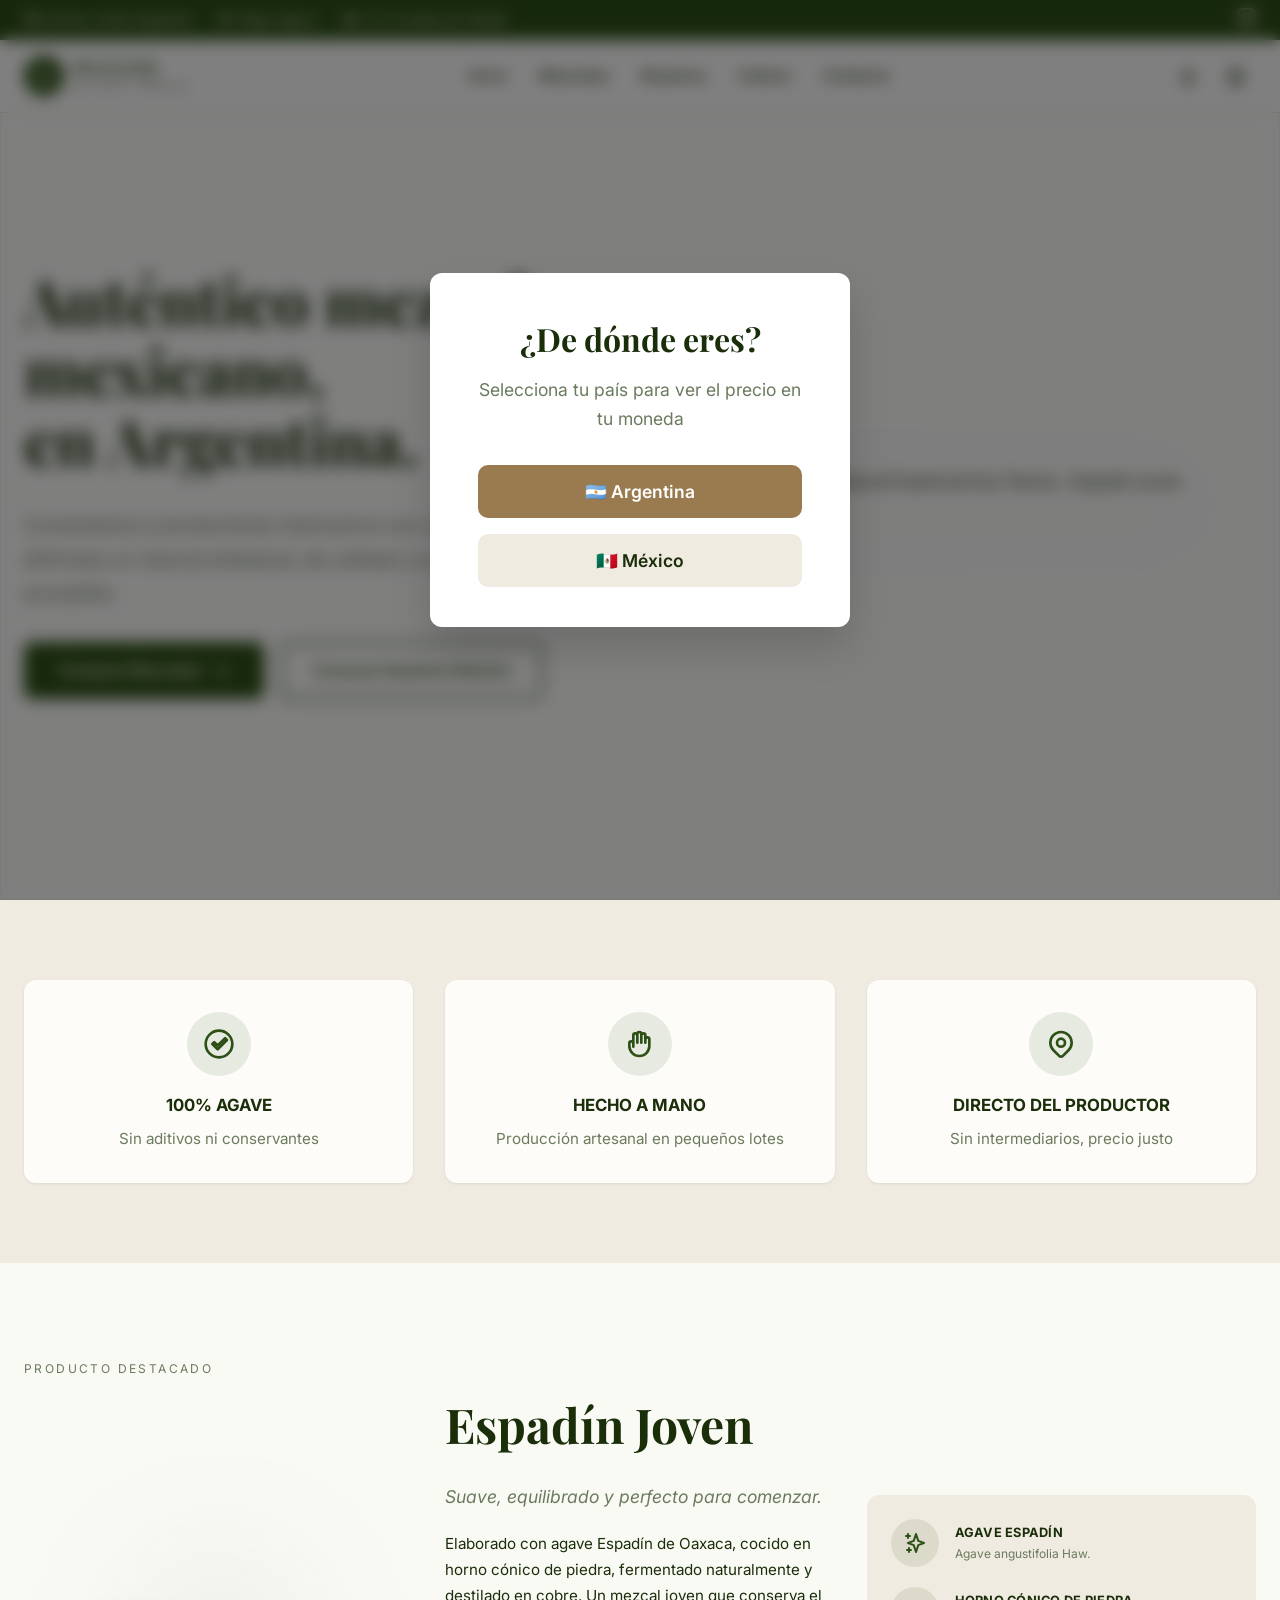
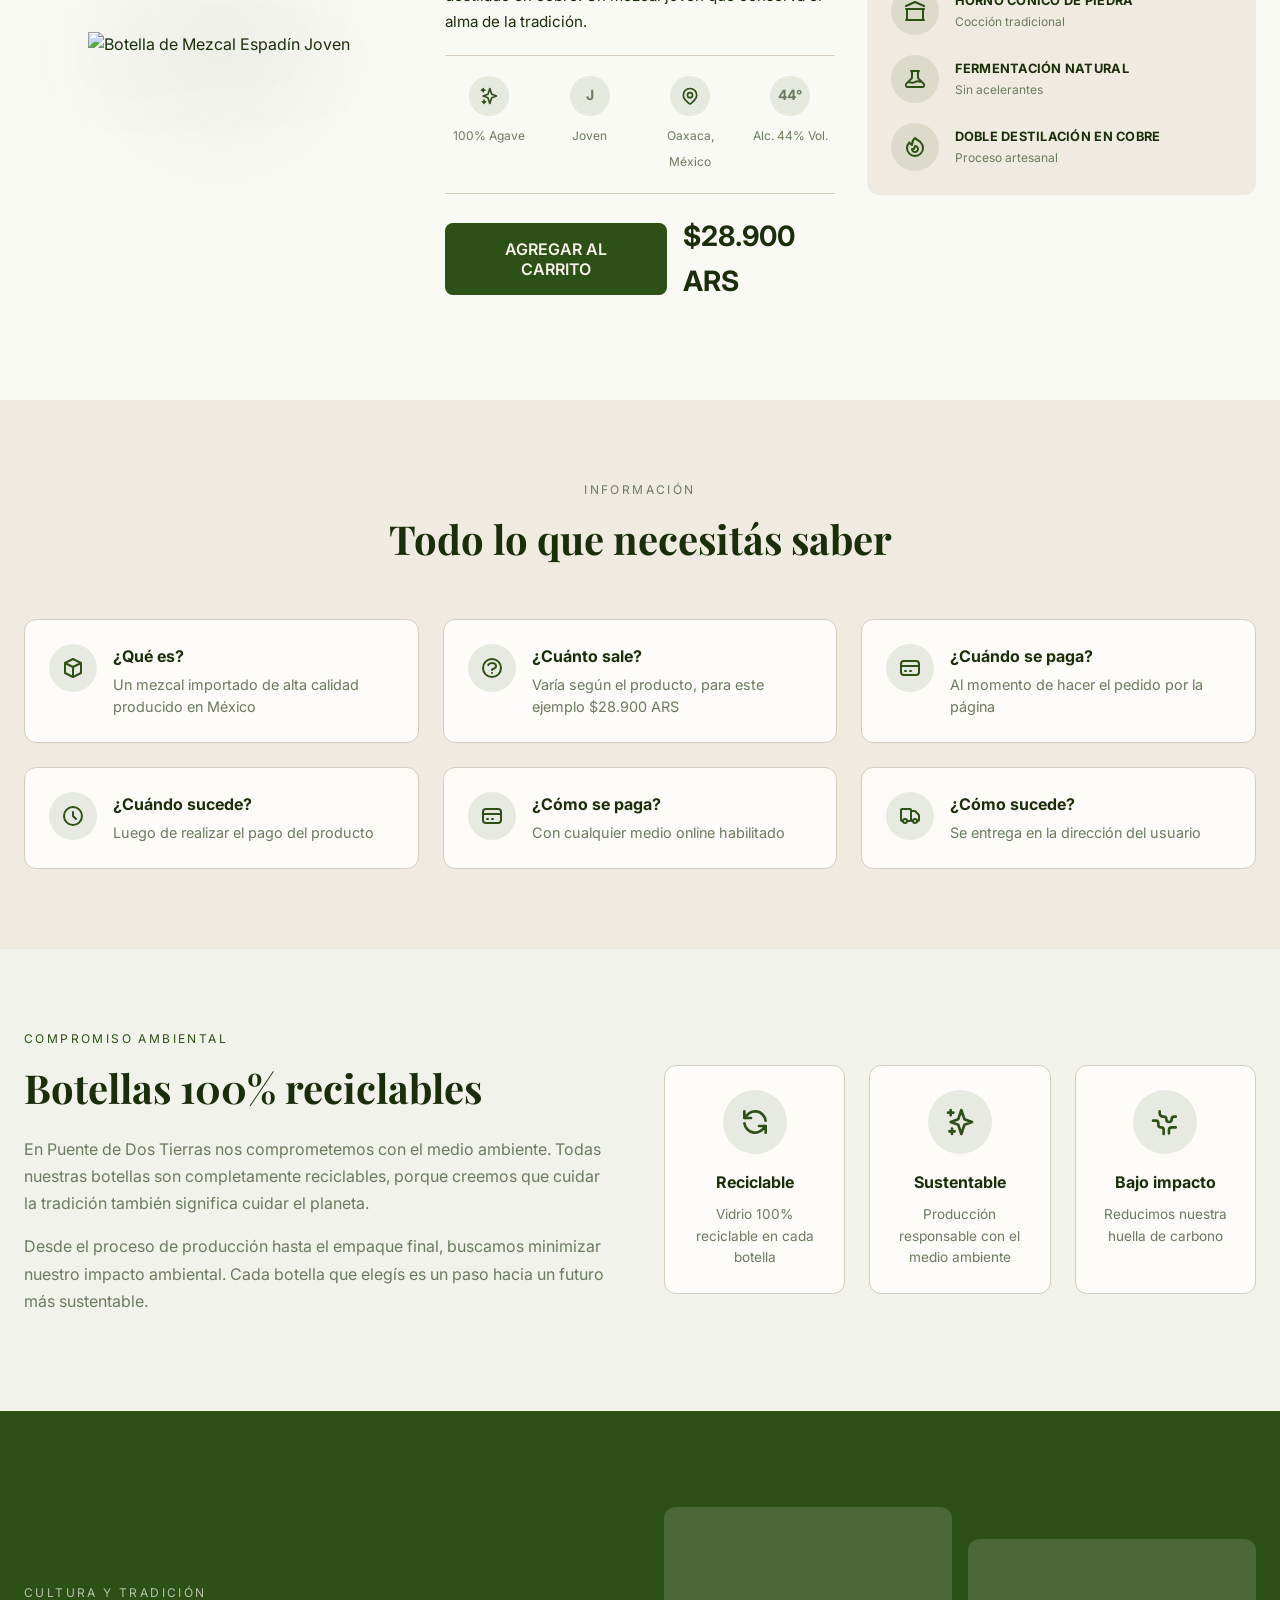
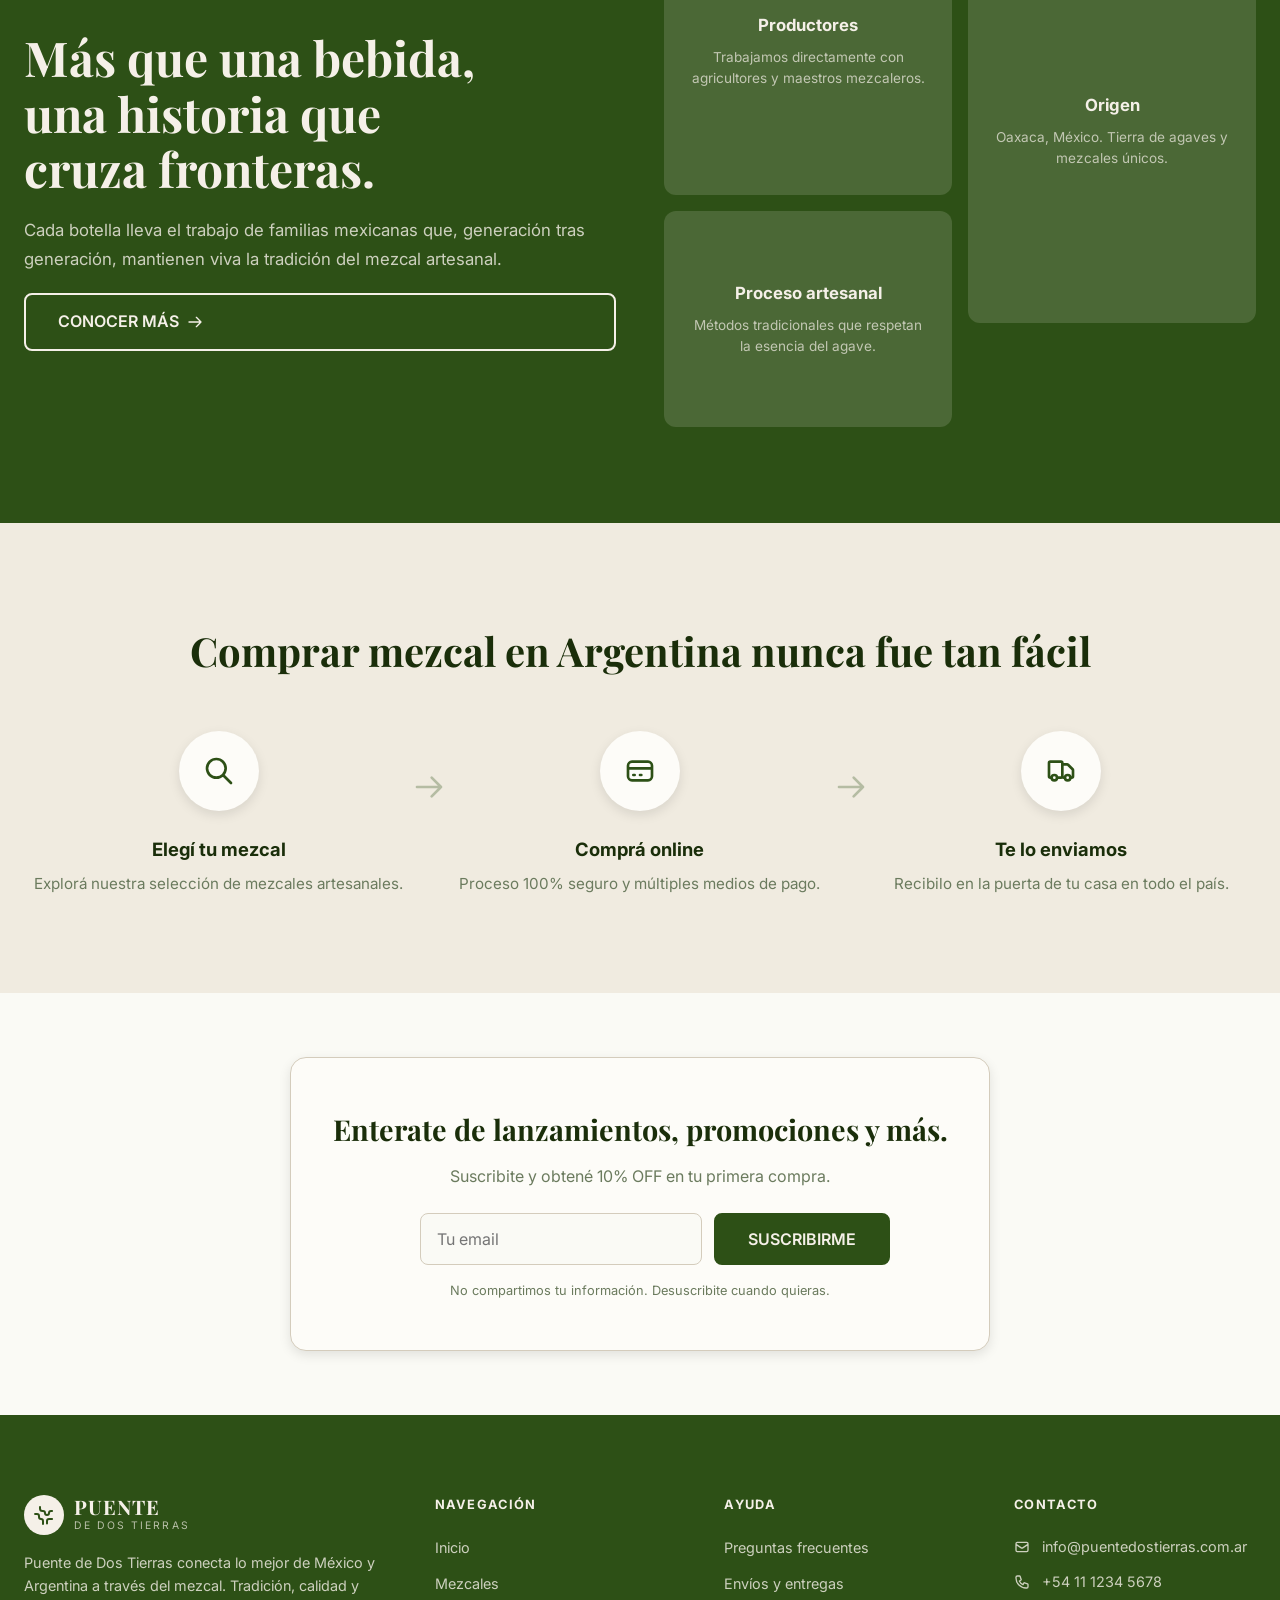
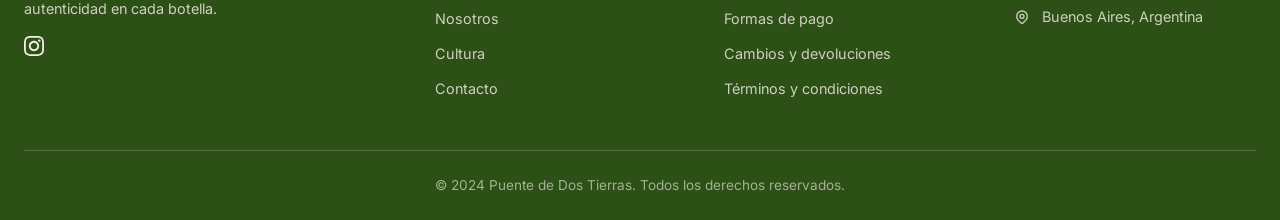
==== commit 85047c16: "feat: fully functional shopping cart with add/remove, quantities, toast notifications, checkout via " ====
--- a/index.html
+++ b/index.html
@@ -84,8 +84,9 @@
           <button class="icon-btn" aria-label="Usuario">
             <svg width="20" height="20" fill="none" stroke="currentColor" viewBox="0 0 24 24"><path stroke-linecap="round" stroke-linejoin="round" stroke-width="2" d="M16 7a4 4 0 11-8 0 4 4 0 018 0zM12 14a7 7 0 00-7 7h14a7 7 0 00-7-7z"/></svg>
           </button>
-          <a href="#" class="icon-btn cart-btn" aria-label="Carrito">
+          <a href="carrito.html" class="icon-btn cart-btn" aria-label="Carrito">
             <svg width="20" height="20" fill="none" stroke="currentColor" viewBox="0 0 24 24"><path stroke-linecap="round" stroke-linejoin="round" stroke-width="2" d="M3 3h2l.4 2M7 13h10l4-8H5.4M7 13L5.4 5M7 13l-2.293 2.293c-.63.63-.184 1.707.707 1.707H17m0 0a2 2 0 100 4 2 2 0 000-4zm-8 2a2 2 0 100 4 2 2 0 000-4z"/></svg>
+            <span class="cart-count" id="cart-count" style="display:none;">0</span>
           </a>
           <!-- Mobile menu button -->
           <button id="menu-toggle" class="icon-btn menu-toggle" aria-label="Menú">
@@ -213,7 +214,7 @@
             </div>
 
             <div class="product-cta">
-              <a href="#" class="btn btn-primary">VER PRODUCTO</a>
+              <button class="btn btn-primary" data-add-to-cart="espadin-joven">AGREGAR AL CARRITO</button>
               <div class="product-price" id="product-price">$28.900 ARS</div>
             </div>
           </div>
--- a/css/styles.css
+++ b/css/styles.css
@@ -1641,3 +1641,366 @@
     height: 250px;
   }
 }
+
+/* ============================================ */
+/* CART COUNT BADGE                             */
+/* ============================================ */
+.cart-btn {
+  position: relative;
+}
+
+.cart-count {
+  position: absolute;
+  top: -2px;
+  right: -2px;
+  width: 20px;
+  height: 20px;
+  border-radius: 50%;
+  background: var(--accent);
+  color: white;
+  font-size: 0.65rem;
+  font-weight: 700;
+  display: flex;
+  align-items: center;
+  justify-content: center;
+  line-height: 1;
+}
+
+/* ============================================ */
+/* TOAST NOTIFICATION                           */
+/* ============================================ */
+.toast {
+  position: fixed;
+  bottom: 2rem;
+  right: 2rem;
+  background: var(--primary);
+  color: var(--primary-foreground);
+  padding: 1rem 1.5rem;
+  border-radius: 10px;
+  box-shadow: var(--shadow-xl);
+  display: flex;
+  align-items: center;
+  gap: 0.75rem;
+  font-weight: 500;
+  font-size: 0.95rem;
+  z-index: 200;
+  transform: translateY(100px);
+  opacity: 0;
+  transition: all 0.3s ease;
+}
+
+.toast.show {
+  transform: translateY(0);
+  opacity: 1;
+}
+
+/* ============================================ */
+/* BUTTON ADDED STATE                           */
+/* ============================================ */
+.btn-added {
+  background: var(--accent) !important;
+  border-color: var(--accent) !important;
+  pointer-events: none;
+}
+
+/* ============================================ */
+/* CART PAGE                                    */
+/* ============================================ */
+.cart-section {
+  padding: 3rem 0 6rem;
+  background: var(--background);
+  min-height: 50vh;
+}
+
+/* Empty state */
+.cart-empty {
+  flex-direction: column;
+  align-items: center;
+  justify-content: center;
+  text-align: center;
+  gap: 1.5rem;
+  padding: 4rem 2rem;
+}
+
+.cart-empty-icon {
+  width: 100px;
+  height: 100px;
+  border-radius: 50%;
+  background: var(--secondary);
+  display: flex;
+  align-items: center;
+  justify-content: center;
+  color: var(--muted);
+}
+
+.cart-empty h2 {
+  font-family: 'Playfair Display', Georgia, serif;
+  font-size: 1.75rem;
+  font-weight: 700;
+  color: var(--foreground);
+}
+
+.cart-empty p {
+  color: var(--muted);
+  font-size: 1.05rem;
+  max-width: 400px;
+}
+
+/* Cart layout */
+.cart-layout {
+  display: grid;
+  grid-template-columns: 1fr 380px;
+  gap: 2rem;
+  align-items: start;
+}
+
+.cart-items {
+  background: var(--card);
+  border: 1px solid var(--border);
+  border-radius: var(--radius);
+  overflow: hidden;
+}
+
+.cart-items-header {
+  display: grid;
+  grid-template-columns: 2fr 1fr 1fr 1fr 50px;
+  gap: 1rem;
+  padding: 1rem 1.5rem;
+  background: var(--secondary);
+  font-size: 0.8rem;
+  font-weight: 700;
+  text-transform: uppercase;
+  letter-spacing: 0.05em;
+  color: var(--muted);
+}
+
+/* Cart item */
+.cart-item {
+  display: grid;
+  grid-template-columns: 2fr 1fr 1fr 1fr 50px;
+  gap: 1rem;
+  padding: 1.25rem 1.5rem;
+  align-items: center;
+  border-bottom: 1px solid var(--border);
+  transition: background 0.2s ease;
+}
+
+.cart-item:hover {
+  background: rgba(45,80,22,0.02);
+}
+
+.cart-item:last-child {
+  border-bottom: none;
+}
+
+.cart-item-product {
+  display: flex;
+  align-items: center;
+  gap: 1rem;
+}
+
+.cart-item-image {
+  width: 70px;
+  height: 70px;
+  background: var(--secondary);
+  border-radius: 8px;
+  display: flex;
+  align-items: center;
+  justify-content: center;
+  flex-shrink: 0;
+}
+
+.cart-item-image img {
+  max-height: 60px;
+  width: auto;
+  object-fit: contain;
+}
+
+.cart-item-info h4 {
+  font-family: 'Playfair Display', Georgia, serif;
+  font-size: 1rem;
+  font-weight: 700;
+  color: var(--foreground);
+  margin-bottom: 0.2rem;
+}
+
+.cart-item-category {
+  font-size: 0.78rem;
+  color: var(--muted);
+}
+
+.cart-item-price {
+  font-weight: 600;
+  font-size: 0.95rem;
+}
+
+.cart-item-subtotal {
+  font-weight: 700;
+  font-size: 1rem;
+  color: var(--foreground);
+}
+
+.cart-item-qty {
+  display: flex;
+  align-items: center;
+  gap: 0;
+  border: 1px solid var(--border);
+  border-radius: 8px;
+  overflow: hidden;
+  width: fit-content;
+}
+
+.qty-btn {
+  width: 36px;
+  height: 36px;
+  border: none;
+  background: transparent;
+  font-size: 1.1rem;
+  font-weight: 700;
+  cursor: pointer;
+  display: flex;
+  align-items: center;
+  justify-content: center;
+  color: var(--foreground);
+  transition: background 0.2s;
+}
+
+.qty-btn:hover {
+  background: var(--secondary);
+}
+
+.qty-value {
+  width: 36px;
+  text-align: center;
+  font-weight: 600;
+  font-size: 0.95rem;
+}
+
+.cart-item-remove {
+  width: 36px;
+  height: 36px;
+  border: none;
+  background: transparent;
+  border-radius: 8px;
+  cursor: pointer;
+  display: flex;
+  align-items: center;
+  justify-content: center;
+  color: var(--muted);
+  transition: all 0.2s;
+}
+
+.cart-item-remove:hover {
+  background: #FEE2E2;
+  color: #DC2626;
+}
+
+/* Summary sidebar */
+.cart-summary-card {
+  background: var(--card);
+  border: 1px solid var(--border);
+  border-radius: var(--radius);
+  padding: 2rem;
+  position: sticky;
+  top: 10rem;
+}
+
+.cart-summary-card h3 {
+  font-family: 'Playfair Display', Georgia, serif;
+  font-size: 1.25rem;
+  font-weight: 700;
+  margin-bottom: 1.5rem;
+}
+
+.summary-row {
+  display: flex;
+  justify-content: space-between;
+  align-items: center;
+  padding: 0.6rem 0;
+  font-size: 0.95rem;
+}
+
+.summary-row.total {
+  font-size: 1.2rem;
+  font-weight: 700;
+  color: var(--foreground);
+  padding: 0.75rem 0;
+}
+
+.summary-shipping {
+  color: var(--primary);
+  font-weight: 600;
+}
+
+.summary-divider {
+  height: 1px;
+  background: var(--border);
+  margin: 0.5rem 0;
+}
+
+.btn-full {
+  width: 100%;
+  justify-content: center;
+  margin-top: 0.75rem;
+}
+
+.cart-clear-btn {
+  display: block;
+  width: 100%;
+  margin-top: 1rem;
+  padding: 0.5rem;
+  background: none;
+  border: none;
+  font-family: inherit;
+  font-size: 0.85rem;
+  color: var(--muted);
+  cursor: pointer;
+  text-decoration: underline;
+  transition: color 0.2s;
+}
+
+.cart-clear-btn:hover {
+  color: #DC2626;
+}
+
+/* Cart responsive */
+@media (max-width: 1024px) {
+  .cart-layout {
+    grid-template-columns: 1fr;
+  }
+
+  .cart-summary-card {
+    position: static;
+  }
+}
+
+@media (max-width: 768px) {
+  .cart-items-header {
+    display: none;
+  }
+
+  .cart-item {
+    grid-template-columns: 1fr;
+    gap: 0.75rem;
+    padding: 1.25rem;
+  }
+
+  .cart-item-product {
+    gap: 0.75rem;
+  }
+
+  .cart-item-price,
+  .cart-item-subtotal {
+    font-size: 0.9rem;
+  }
+
+  .cart-item::before {
+    content: none;
+  }
+
+  .toast {
+    left: 1rem;
+    right: 1rem;
+    bottom: 1rem;
+  }
+}
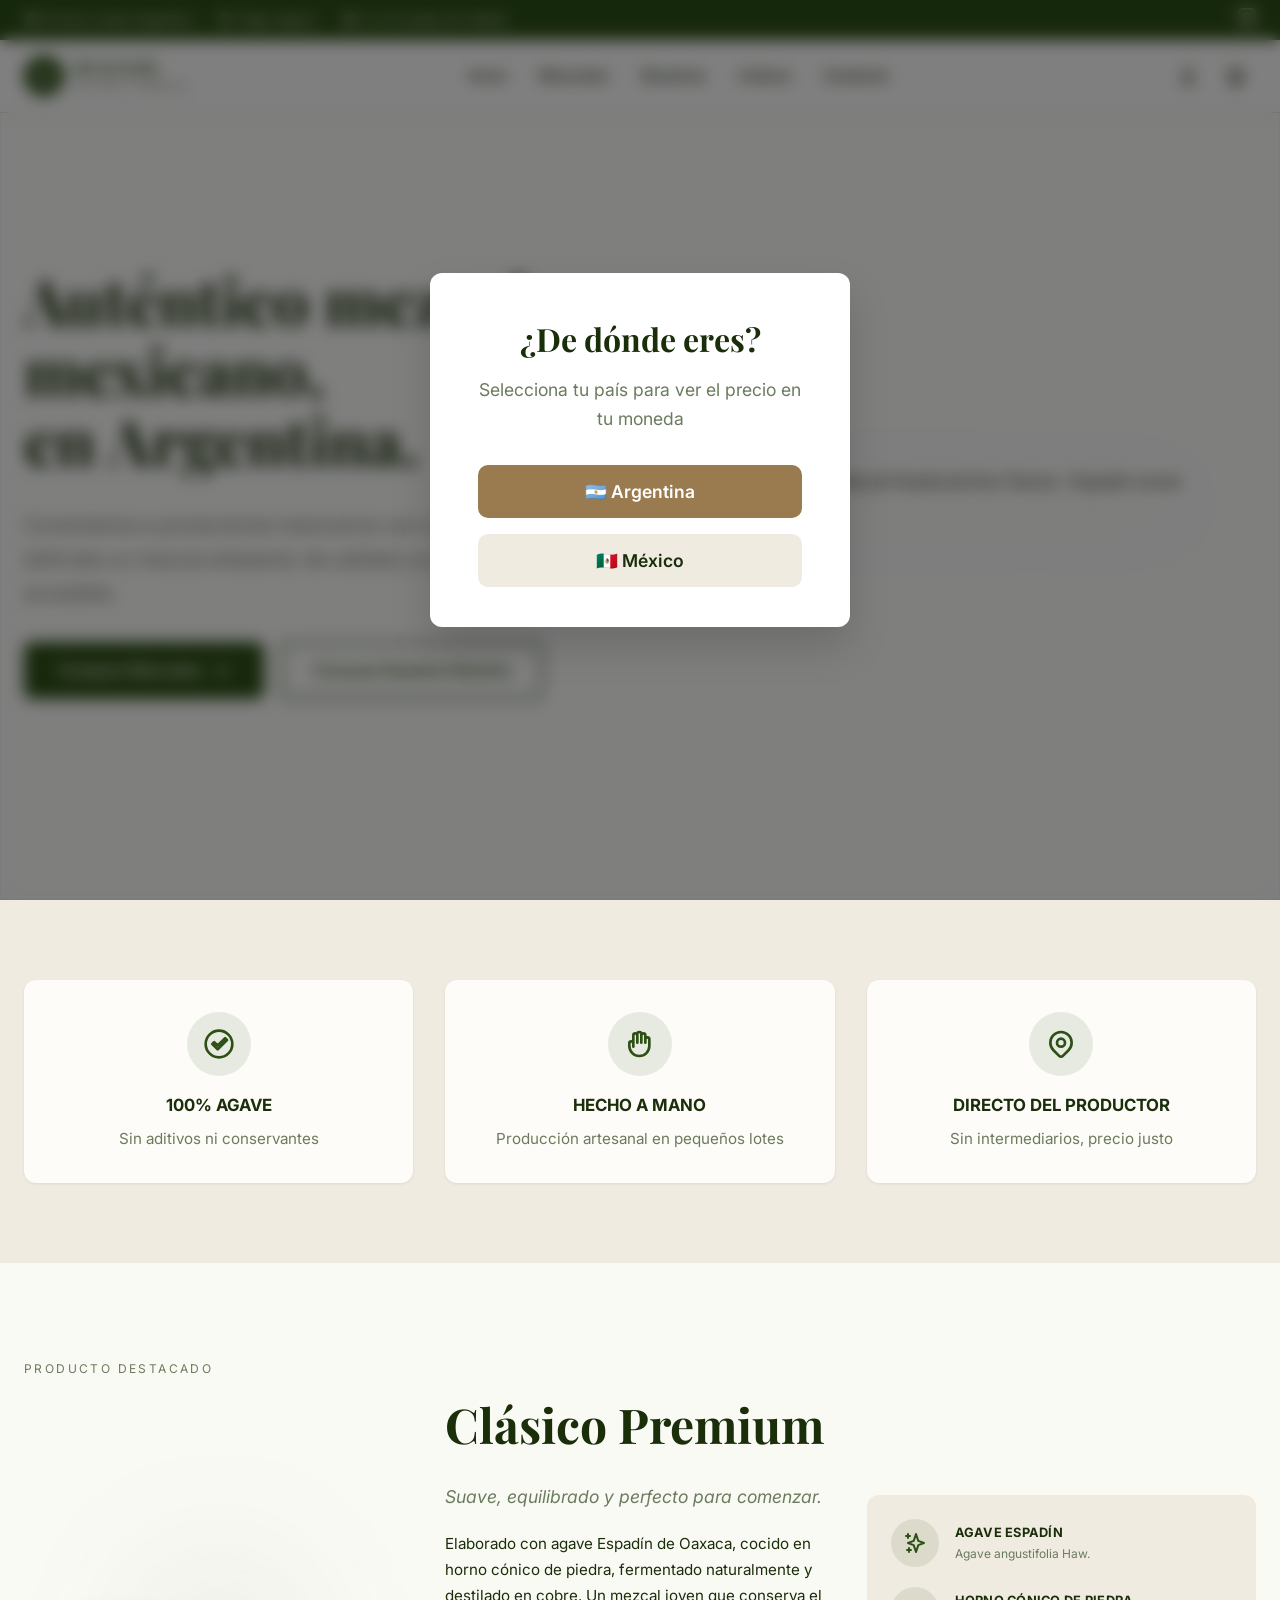
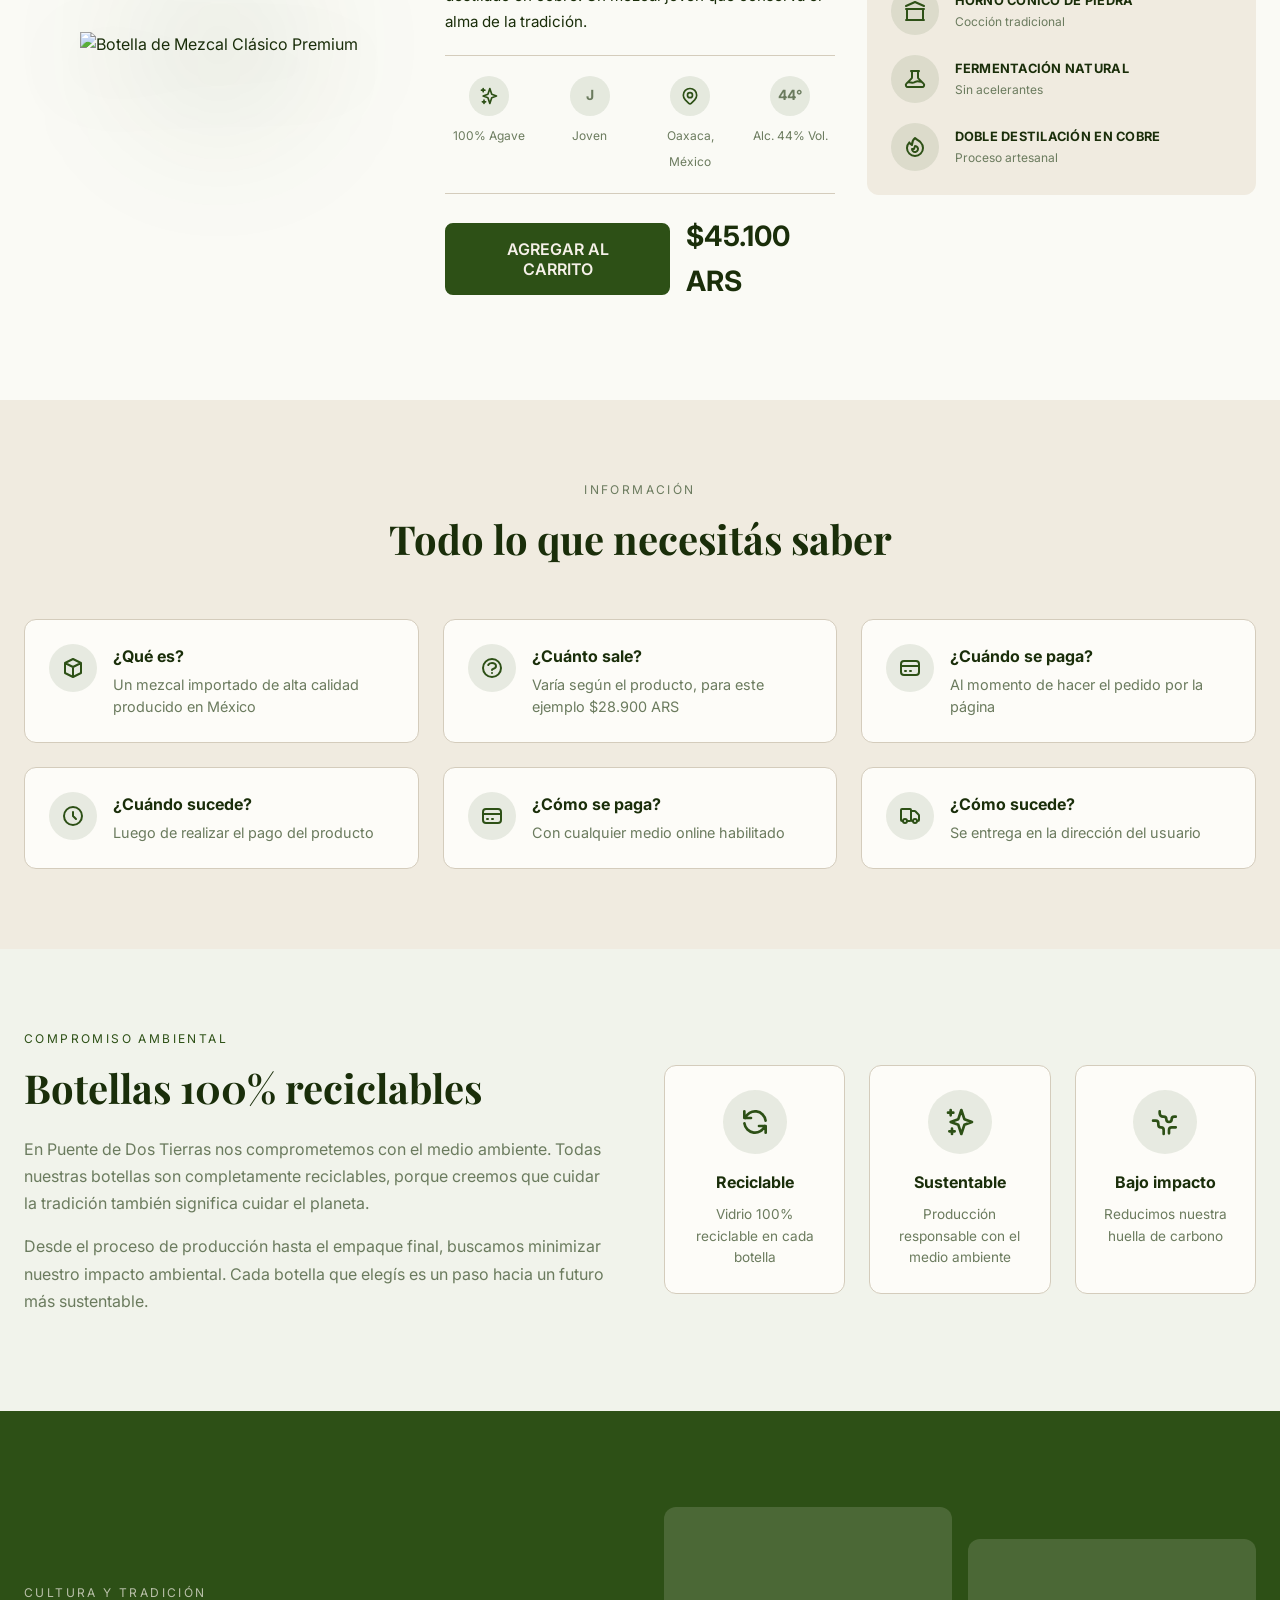
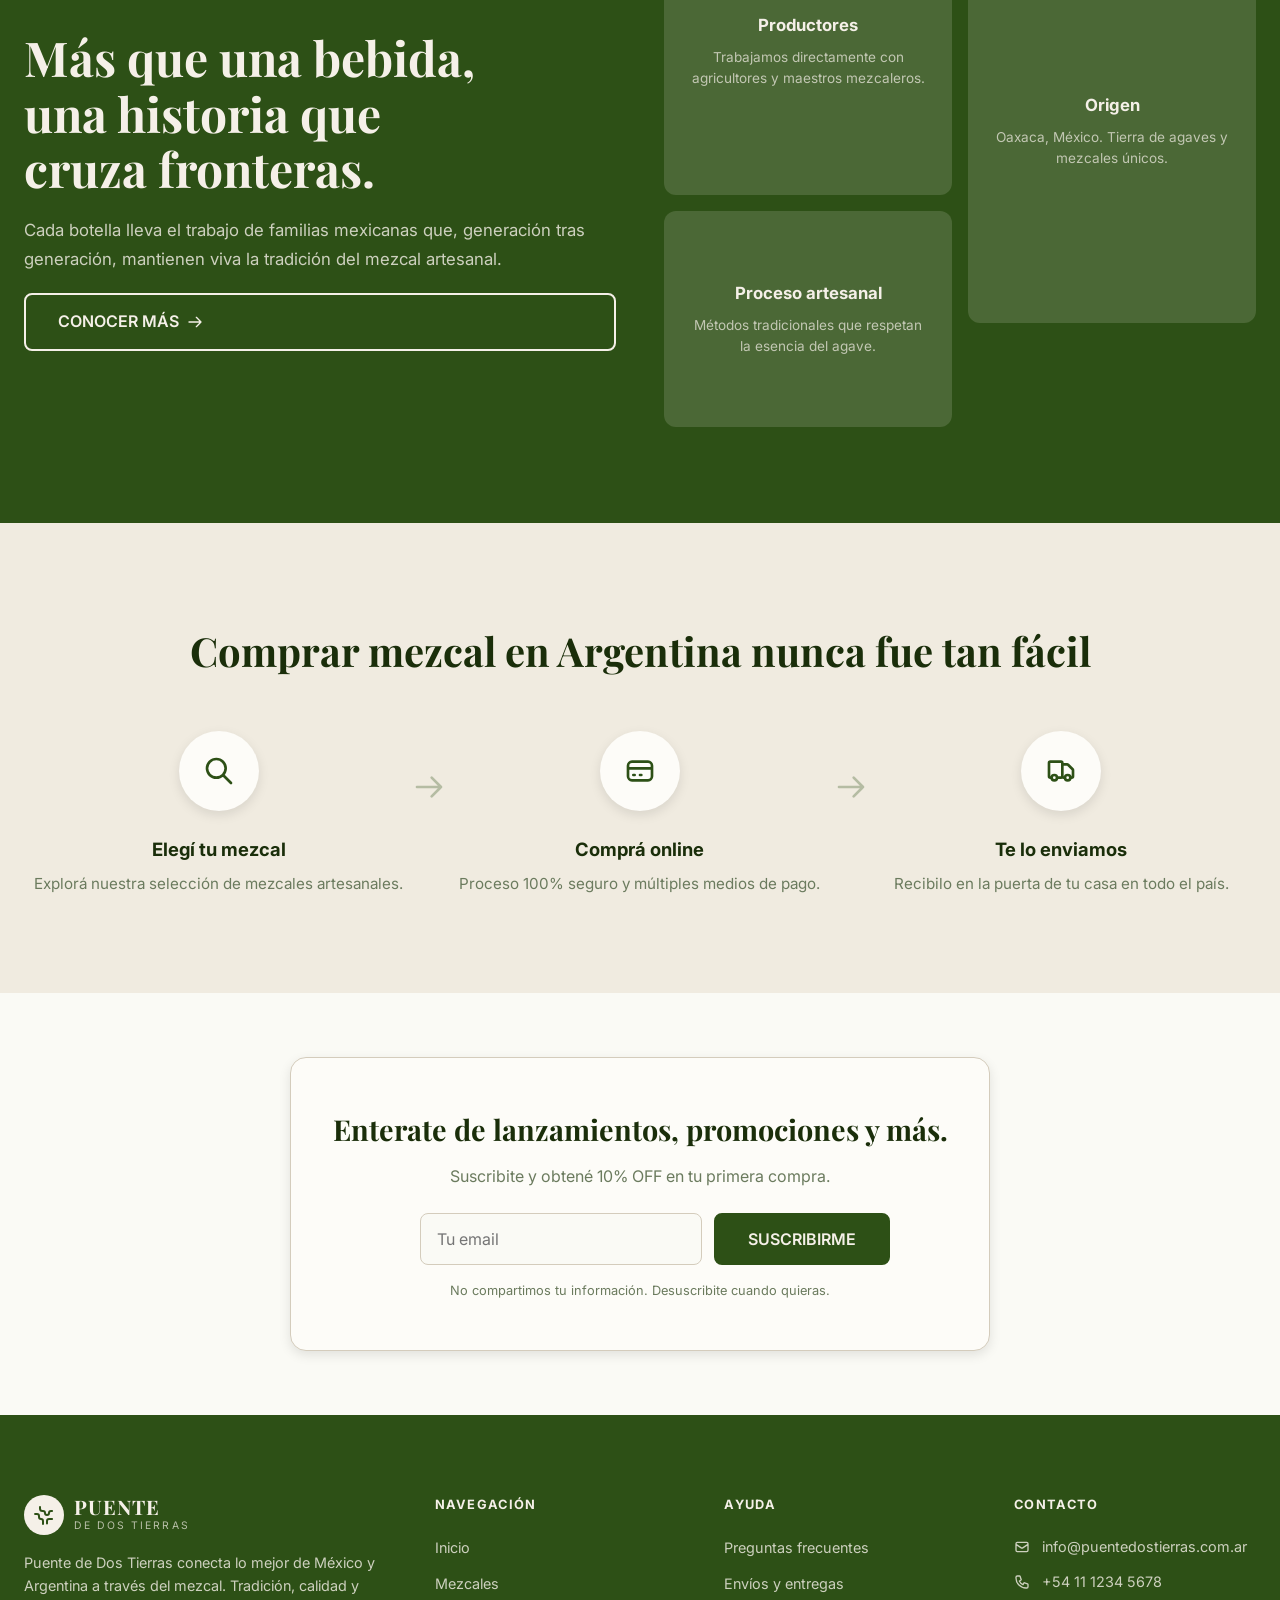
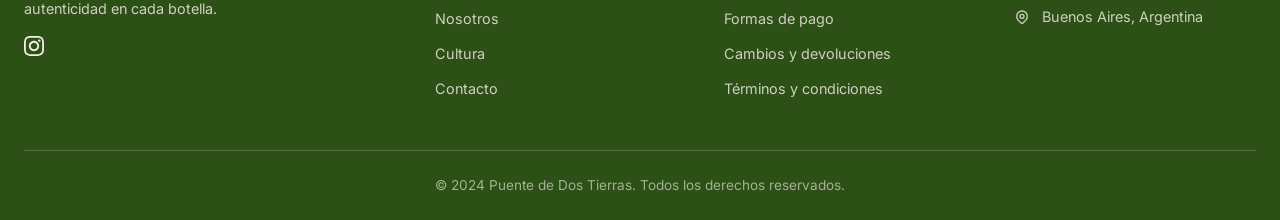
==== commit cf7c8b4b: "feat: update to 4 mezcals (Clasico Premium, Artesanal Rustico, Moderno Black, International Export) " ====
--- a/index.html
+++ b/index.html
@@ -181,12 +181,12 @@
           <!-- Left - Bottle -->
           <div class="product-bottle animate-on-scroll">
             <div class="bottle-glow"></div>
-            <img src="https://hebbkx1anhila5yf.public.blob.vercel-storage.com/mezcal-jdgCJvvZKCyL3hi8HfYXwgTxOFoAdW.png" alt="Botella de Mezcal Espadín Joven" class="product-bottle-img">
+            <img src="https://hebbkx1anhila5yf.public.blob.vercel-storage.com/mezcal-jdgCJvvZKCyL3hi8HfYXwgTxOFoAdW.png" alt="Botella de Mezcal Clásico Premium" class="product-bottle-img">
           </div>
 
           <!-- Center - Info -->
           <div class="product-info-center animate-on-scroll">
-            <h2 class="product-name">Espadín Joven</h2>
+            <h2 class="product-name">Clásico Premium</h2>
             <p class="product-tagline"><em>Suave, equilibrado y perfecto para comenzar.</em></p>
             <p class="product-description">Elaborado con agave Espadín de Oaxaca, cocido en horno cónico de piedra, fermentado naturalmente y destilado en cobre. Un mezcal joven que conserva el alma de la tradición.</p>
             
@@ -214,8 +214,8 @@
             </div>
 
             <div class="product-cta">
-              <button class="btn btn-primary" data-add-to-cart="espadin-joven">AGREGAR AL CARRITO</button>
-              <div class="product-price" id="product-price">$28.900 ARS</div>
+              <button class="btn btn-primary" data-add-to-cart="clasico-premium">AGREGAR AL CARRITO</button>
+              <div class="product-price" id="product-price">$45.100 ARS</div>
             </div>
           </div>
 
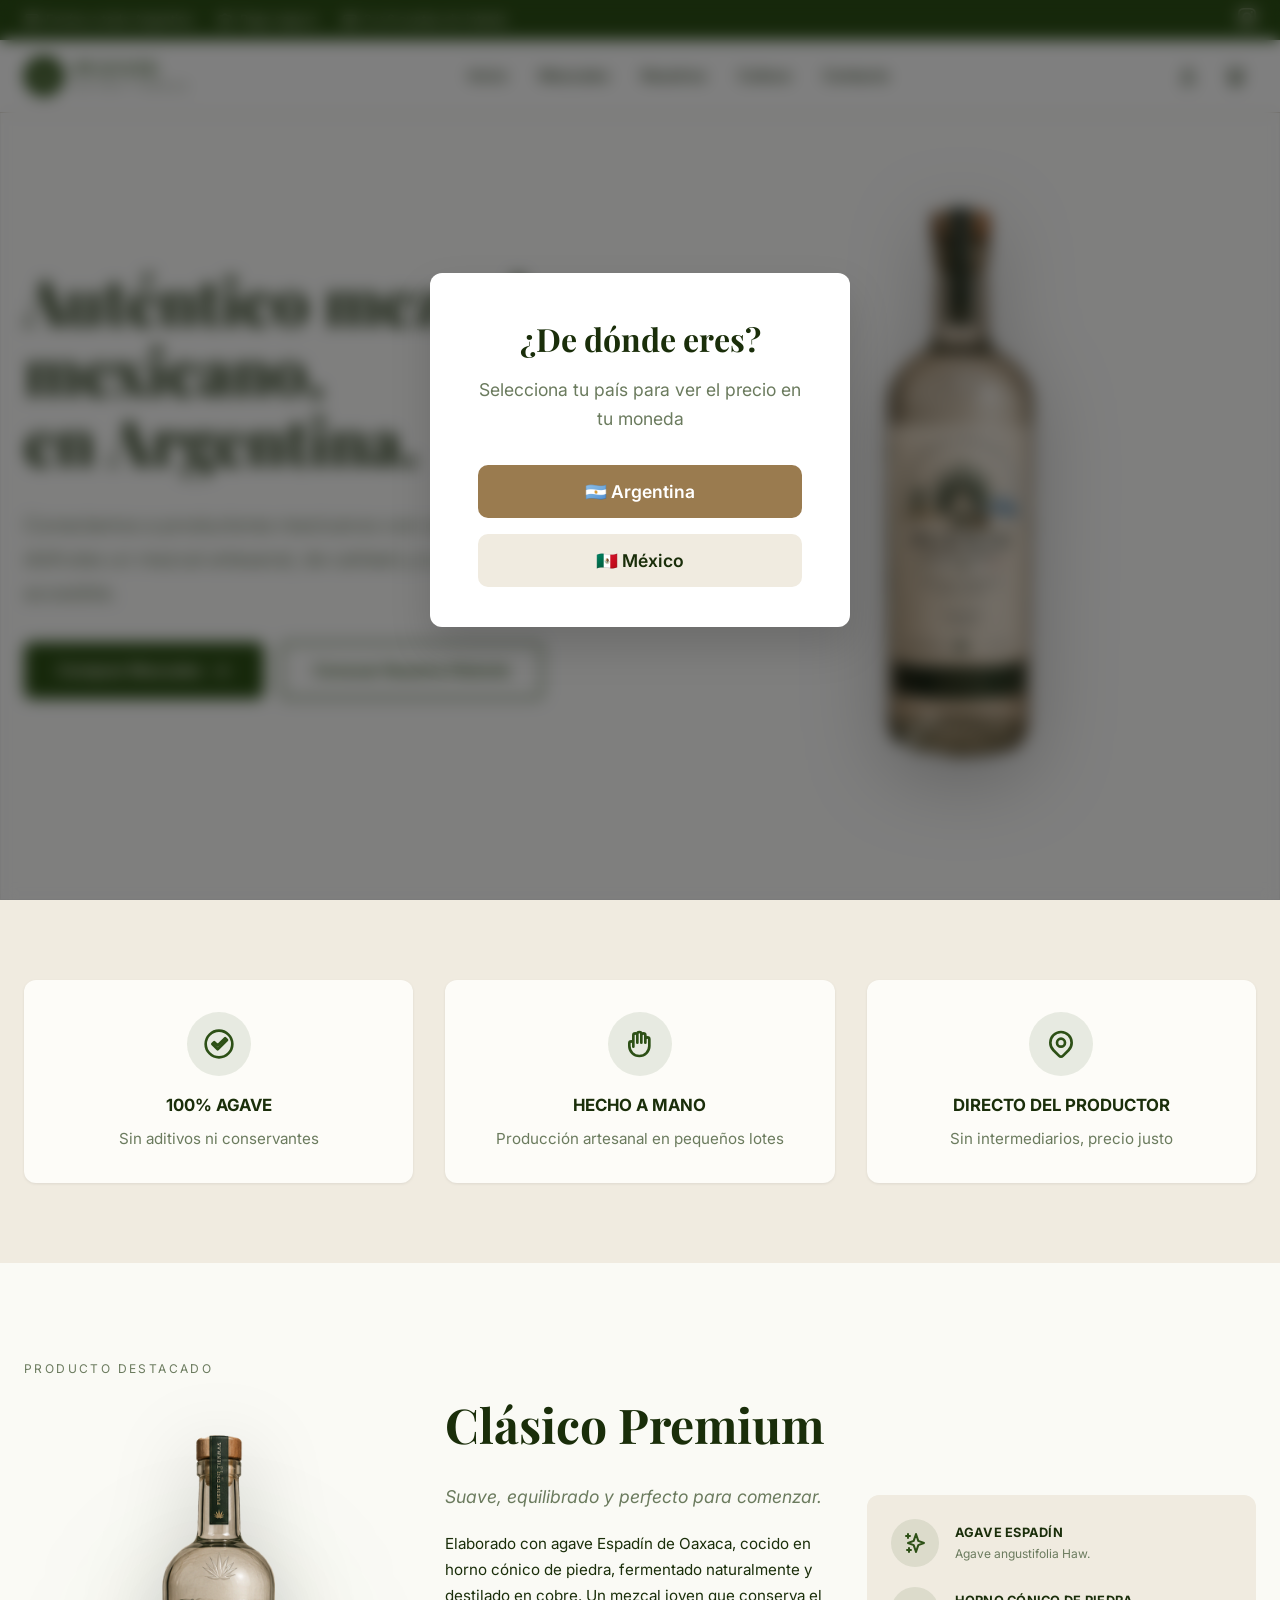
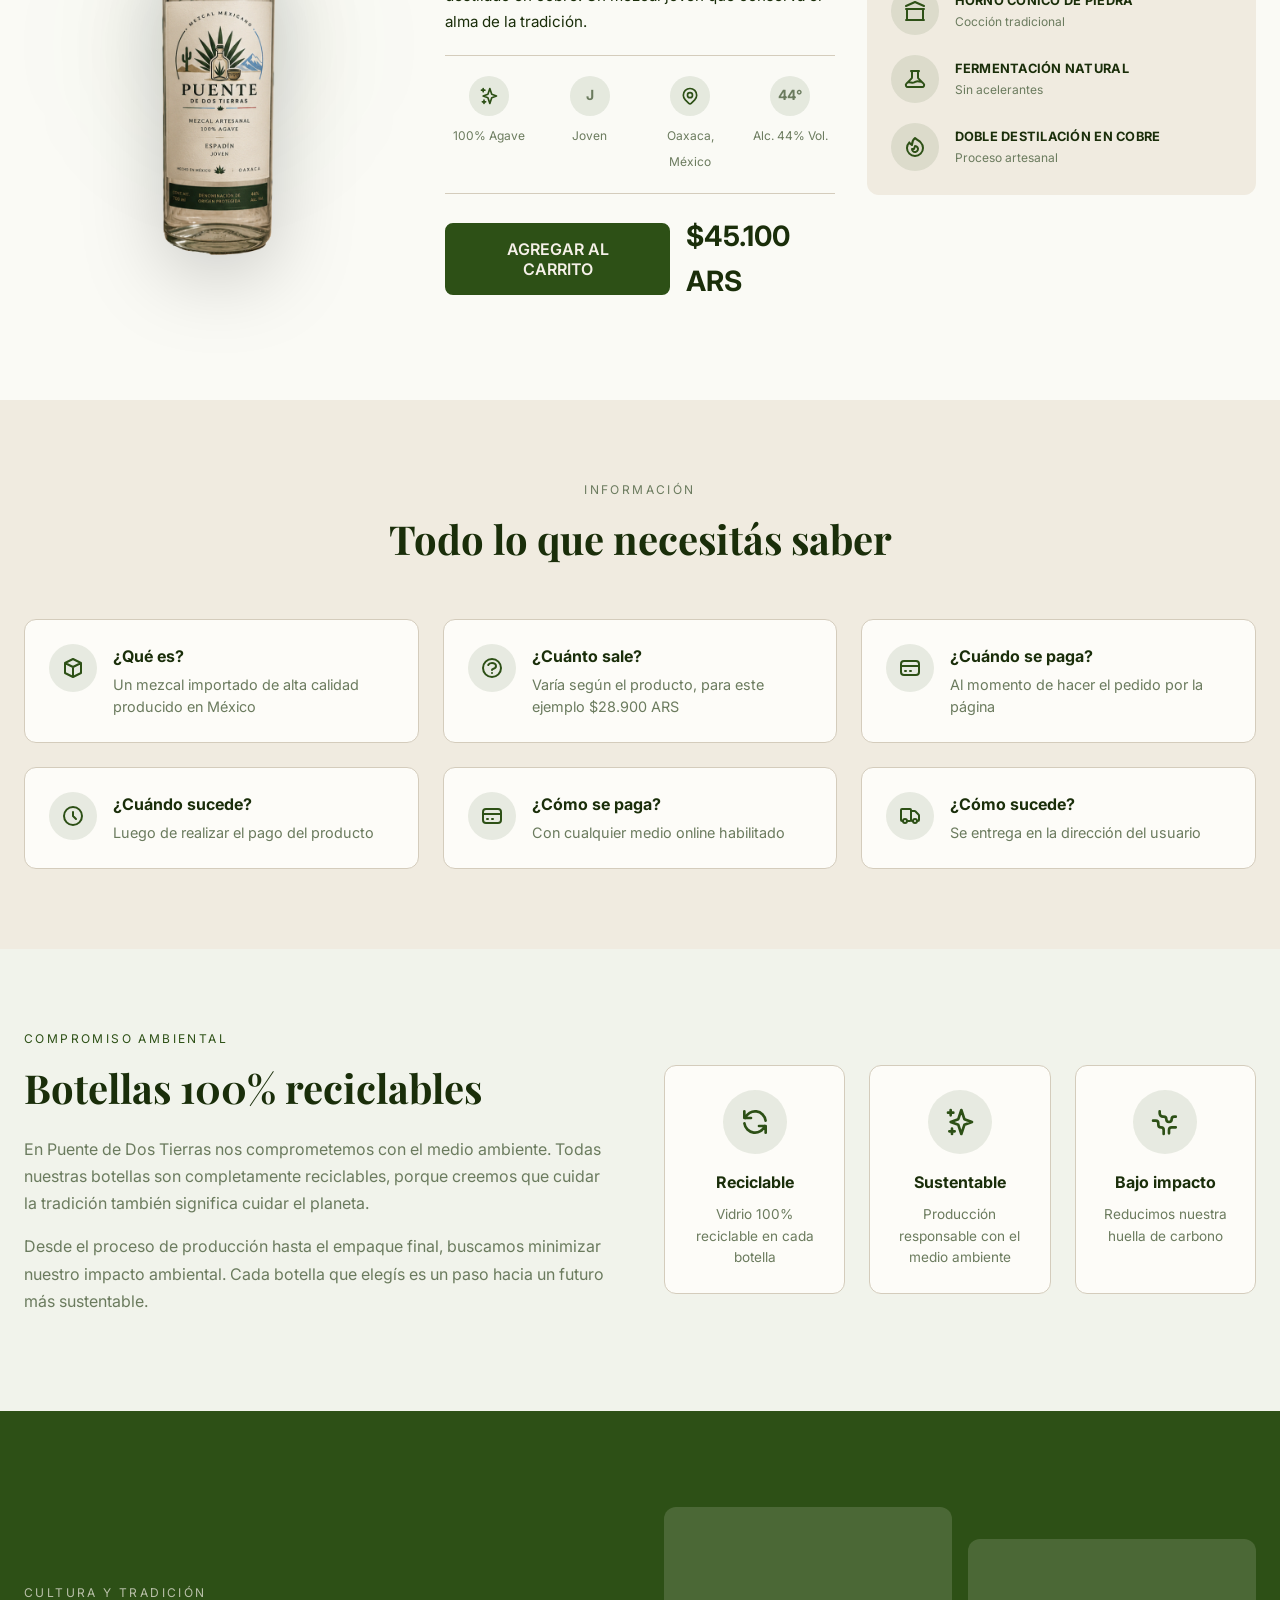
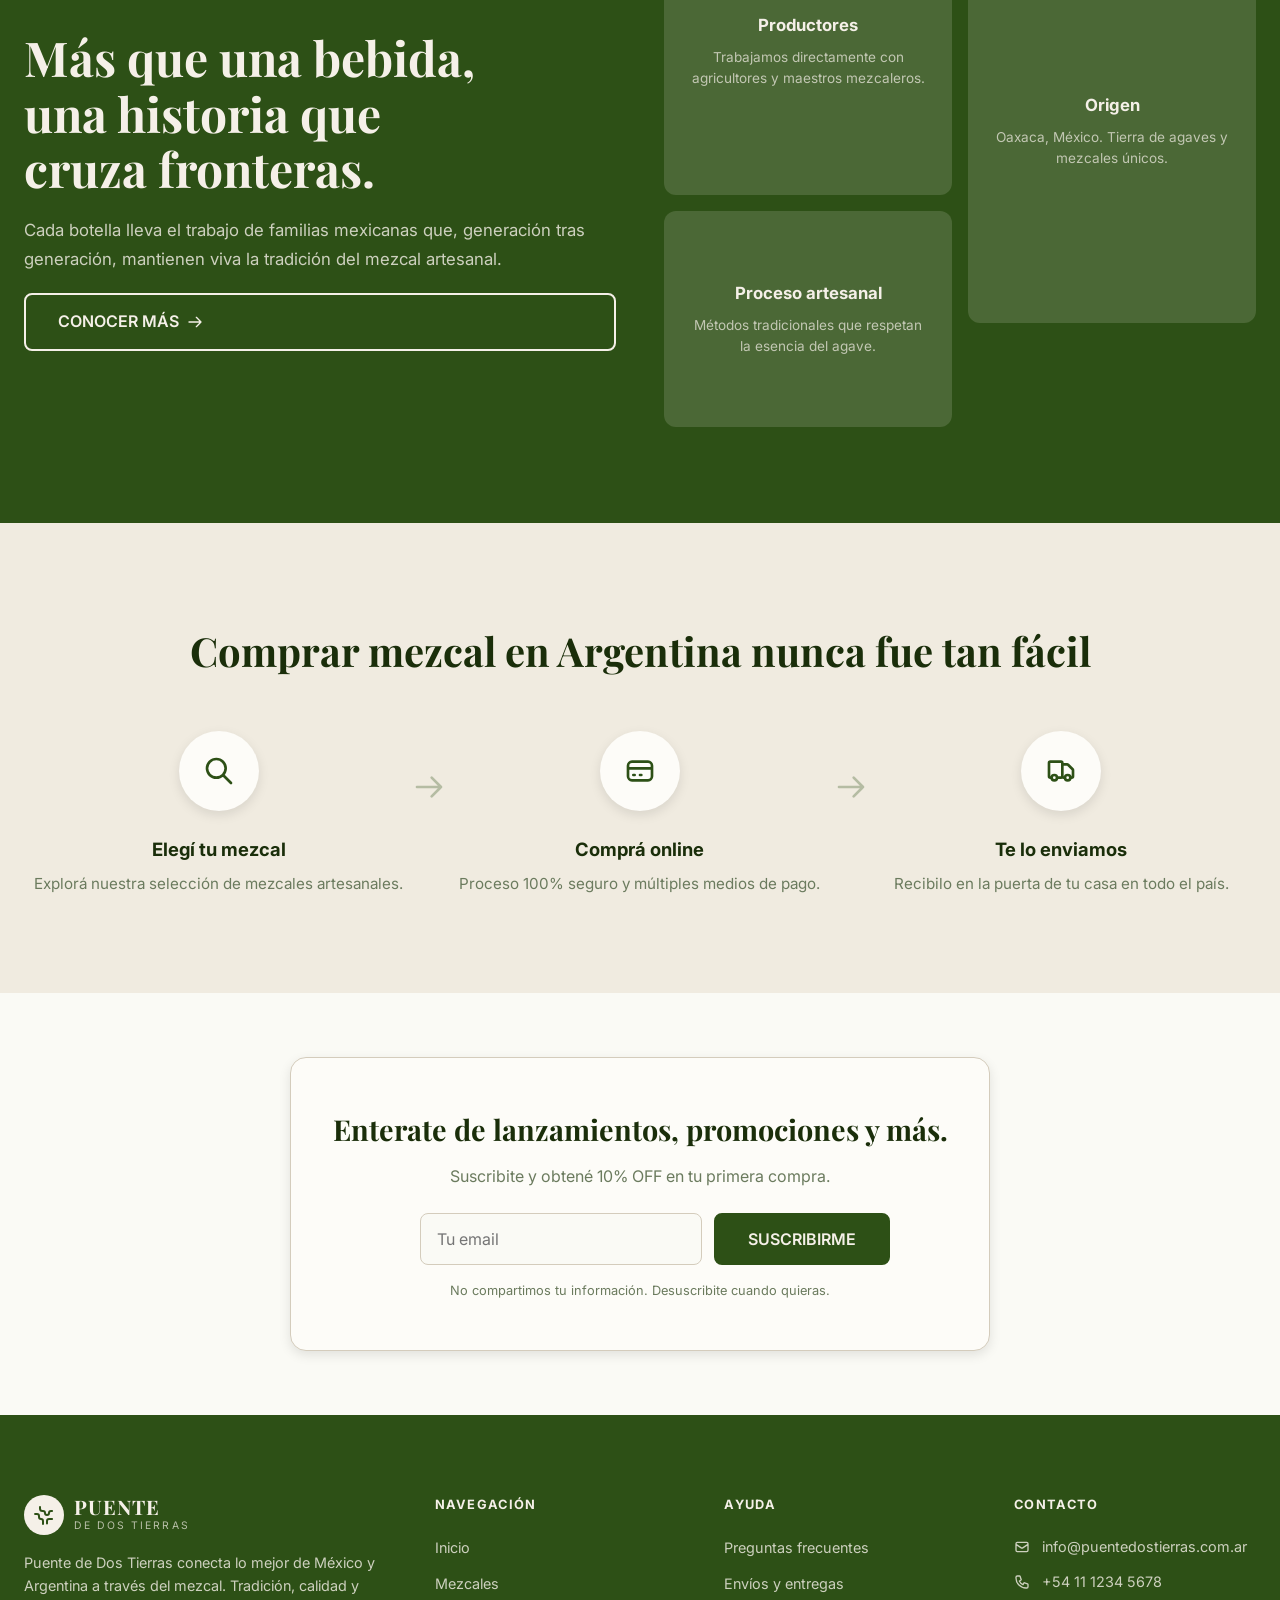
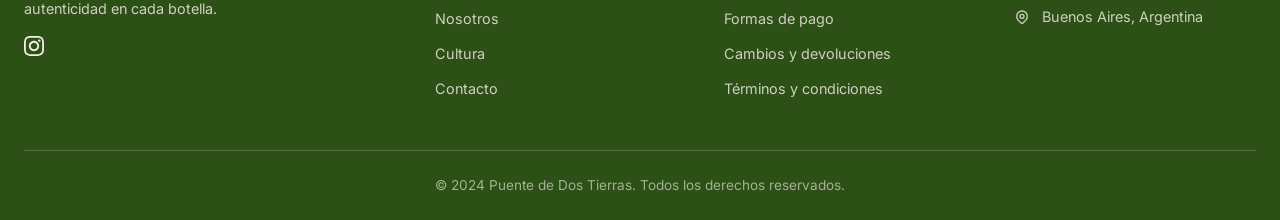
==== commit 5a0bad22: "feat: add bottle images, product detail pages, eye icon, WhatsApp 3873050468" ====
--- a/index.html
+++ b/index.html
@@ -135,7 +135,7 @@
           </div>
         </div>
         <div class="hero-bottle animate-on-scroll">
-          <img src="https://hebbkx1anhila5yf.public.blob.vercel-storage.com/mezcal-jdgCJvvZKCyL3hi8HfYXwgTxOFoAdW.png" alt="Botella de Mezcal Puente de Dos Tierras - Espadín Joven" class="bottle-img">
+          <img src="img/clasico-premium.png" alt="Botella de Mezcal Puente de Dos Tierras - Clásico Premium" class="bottle-img">
         </div>
       </div>
     </section>
@@ -181,7 +181,7 @@
           <!-- Left - Bottle -->
           <div class="product-bottle animate-on-scroll">
             <div class="bottle-glow"></div>
-            <img src="https://hebbkx1anhila5yf.public.blob.vercel-storage.com/mezcal-jdgCJvvZKCyL3hi8HfYXwgTxOFoAdW.png" alt="Botella de Mezcal Clásico Premium" class="product-bottle-img">
+            <img src="img/clasico-premium.png" alt="Botella de Mezcal Clásico Premium" class="product-bottle-img">
           </div>
 
           <!-- Center - Info -->
--- a/css/styles.css
+++ b/css/styles.css
@@ -2004,3 +2004,199 @@
     bottom: 1rem;
   }
 }
+
+/* ============================================ */
+/* CATALOG CARD ACTIONS                         */
+/* ============================================ */
+.catalog-card-actions {
+  display: flex;
+  align-items: center;
+  gap: 0.5rem;
+}
+
+.btn-icon {
+  width: 40px;
+  height: 40px;
+  display: flex;
+  align-items: center;
+  justify-content: center;
+  border-radius: 8px;
+  border: 1px solid var(--border);
+  background: var(--card);
+  color: var(--muted);
+  cursor: pointer;
+  transition: all 0.2s ease;
+  text-decoration: none;
+}
+
+.btn-icon:hover {
+  background: var(--primary);
+  color: var(--primary-foreground);
+  border-color: var(--primary);
+}
+
+/* ============================================ */
+/* PRODUCT DETAIL PAGE                          */
+/* ============================================ */
+.back-link {
+  display: inline-flex;
+  align-items: center;
+  gap: 0.5rem;
+  color: var(--muted);
+  text-decoration: none;
+  font-size: 0.9rem;
+  font-weight: 500;
+  margin-bottom: 2rem;
+  transition: color 0.2s;
+}
+
+.back-link:hover {
+  color: var(--primary);
+}
+
+.product-detail {
+  padding: 2rem 0 6rem;
+  background: var(--background);
+}
+
+.product-detail-grid {
+  display: grid;
+  grid-template-columns: 1fr 1fr;
+  gap: 4rem;
+  align-items: start;
+}
+
+.product-detail-image {
+  background: var(--secondary);
+  border-radius: var(--radius);
+  padding: 3rem;
+  display: flex;
+  align-items: center;
+  justify-content: center;
+  position: sticky;
+  top: 10rem;
+}
+
+.product-detail-image img {
+  max-height: 500px;
+  width: auto;
+  object-fit: contain;
+  filter: drop-shadow(0 20px 40px rgba(0,0,0,0.15));
+}
+
+.product-detail-info .catalog-card-category {
+  display: inline-block;
+  margin-bottom: 0.75rem;
+}
+
+.product-detail-name {
+  font-family: 'Playfair Display', Georgia, serif;
+  font-size: clamp(2rem, 3.5vw, 2.75rem);
+  font-weight: 800;
+  color: var(--foreground);
+  line-height: 1.15;
+  margin-bottom: 1.5rem;
+}
+
+.product-detail-desc {
+  font-size: 1.05rem;
+  line-height: 1.75;
+  color: var(--muted);
+  margin-bottom: 2rem;
+}
+
+.product-detail-specs {
+  display: grid;
+  grid-template-columns: 1fr 1fr;
+  gap: 0;
+  border: 1px solid var(--border);
+  border-radius: var(--radius);
+  overflow: hidden;
+  margin-bottom: 2rem;
+}
+
+.spec-item {
+  display: flex;
+  flex-direction: column;
+  padding: 1rem 1.25rem;
+  border-bottom: 1px solid var(--border);
+  border-right: 1px solid var(--border);
+}
+
+.spec-item:nth-child(2n) {
+  border-right: none;
+}
+
+.spec-item:nth-last-child(-n+2) {
+  border-bottom: none;
+}
+
+.spec-label {
+  font-size: 0.75rem;
+  font-weight: 700;
+  text-transform: uppercase;
+  letter-spacing: 0.05em;
+  color: var(--muted);
+  margin-bottom: 0.25rem;
+}
+
+.spec-value {
+  font-size: 0.95rem;
+  font-weight: 600;
+  color: var(--foreground);
+}
+
+.product-detail-price {
+  margin-bottom: 1.5rem;
+}
+
+.product-detail-price .catalog-card-price {
+  font-family: 'Playfair Display', Georgia, serif;
+  font-size: 2rem;
+  font-weight: 800;
+  color: var(--foreground);
+}
+
+.product-detail-actions {
+  display: flex;
+  gap: 1rem;
+  flex-wrap: wrap;
+}
+
+.product-detail-actions .btn {
+  flex: 1;
+  min-width: 180px;
+  justify-content: center;
+}
+
+.btn-lg {
+  padding: 1rem 2rem;
+  font-size: 1.05rem;
+}
+
+/* Detail page responsive */
+@media (max-width: 1024px) {
+  .product-detail-grid {
+    gap: 2.5rem;
+  }
+
+  .product-detail-image {
+    position: static;
+    padding: 2rem;
+  }
+}
+
+@media (max-width: 768px) {
+  .product-detail-grid {
+    grid-template-columns: 1fr;
+    gap: 2rem;
+  }
+
+  .product-detail-image img {
+    max-height: 350px;
+  }
+
+  .product-detail-actions .btn {
+    min-width: unset;
+  }
+}
